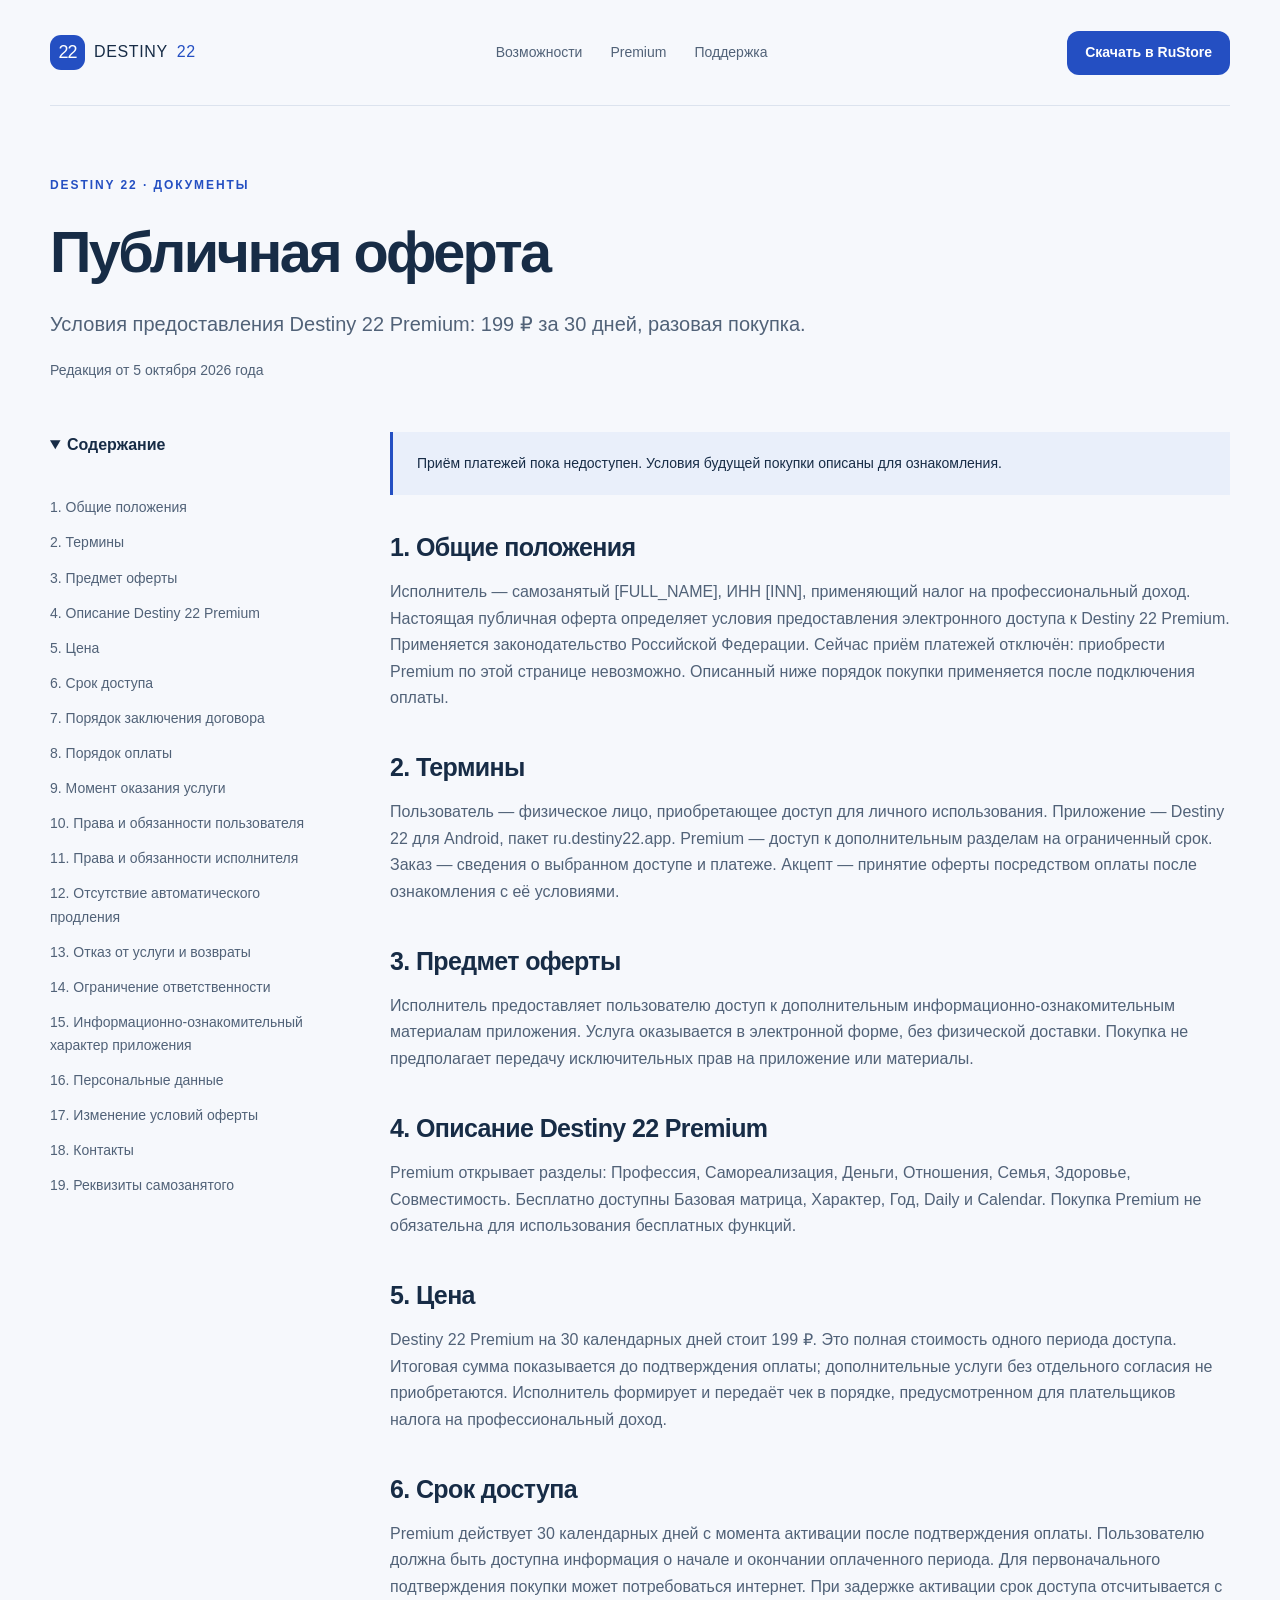
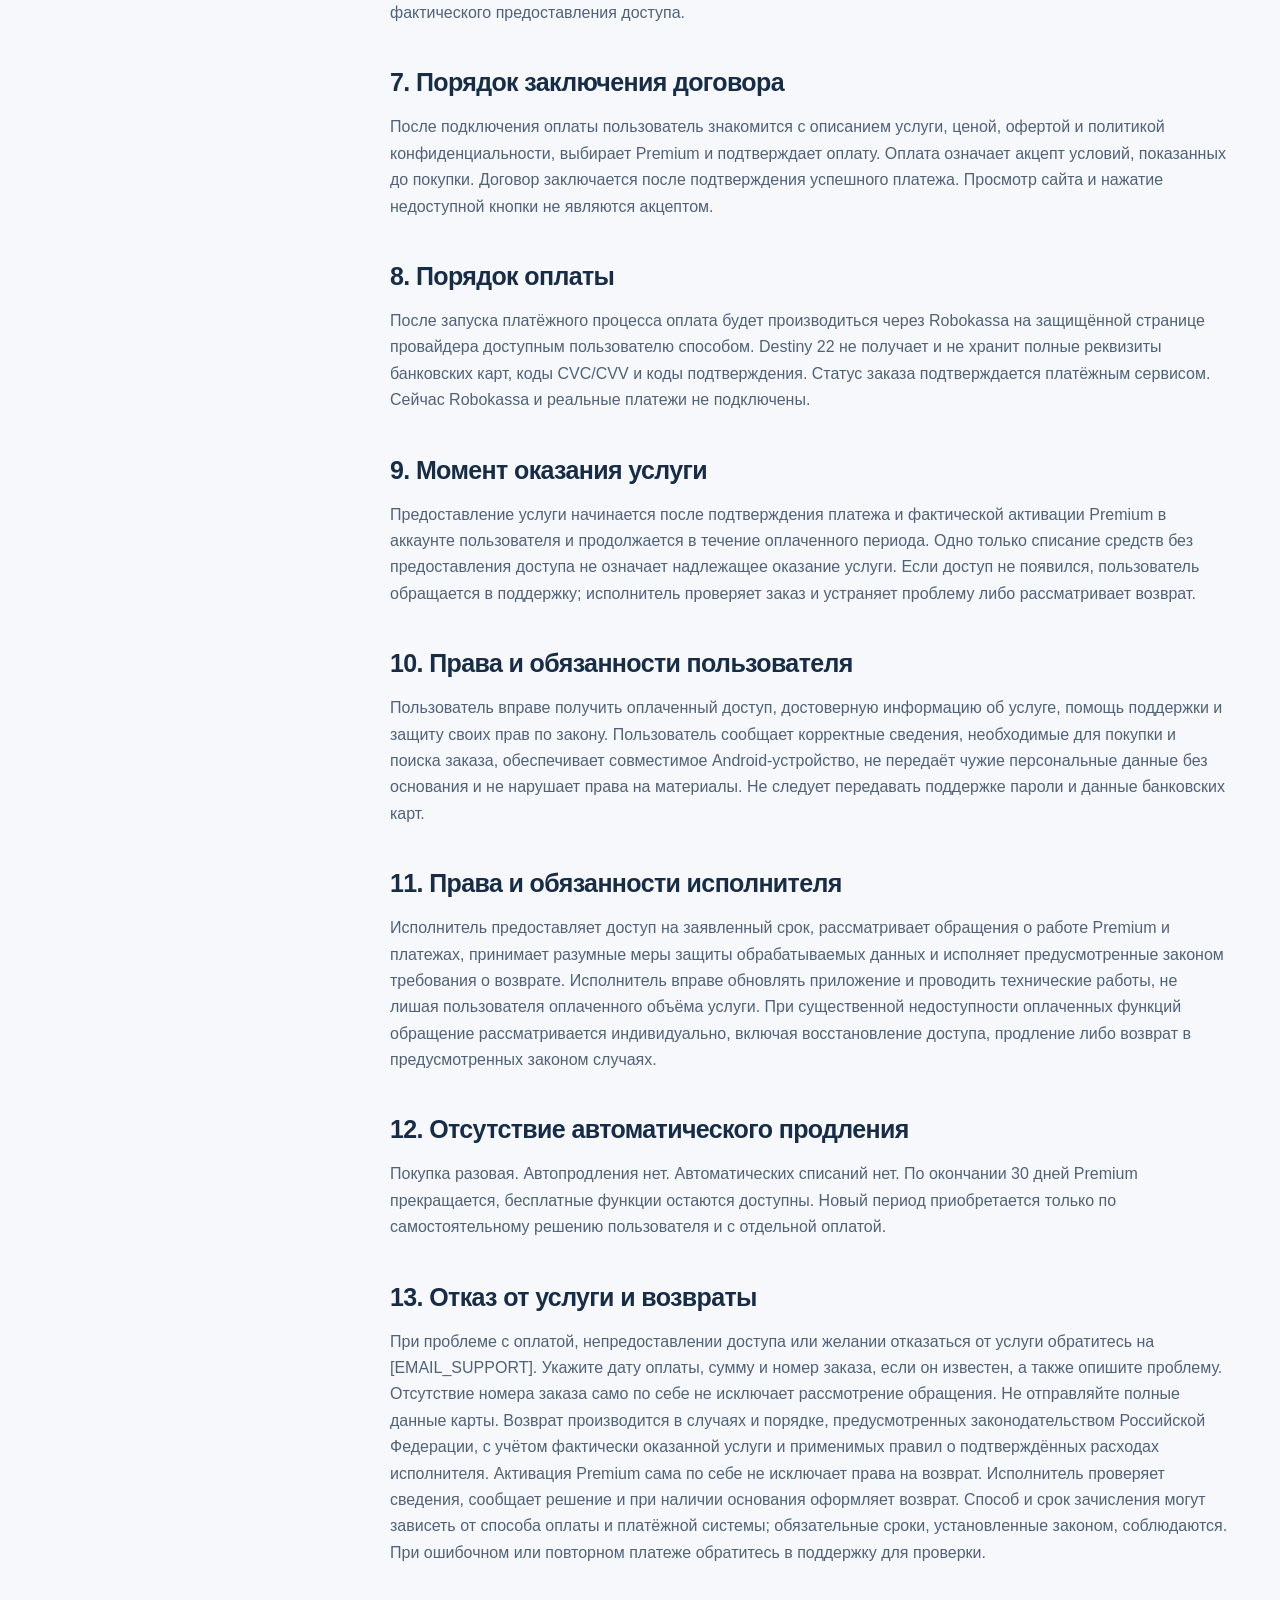
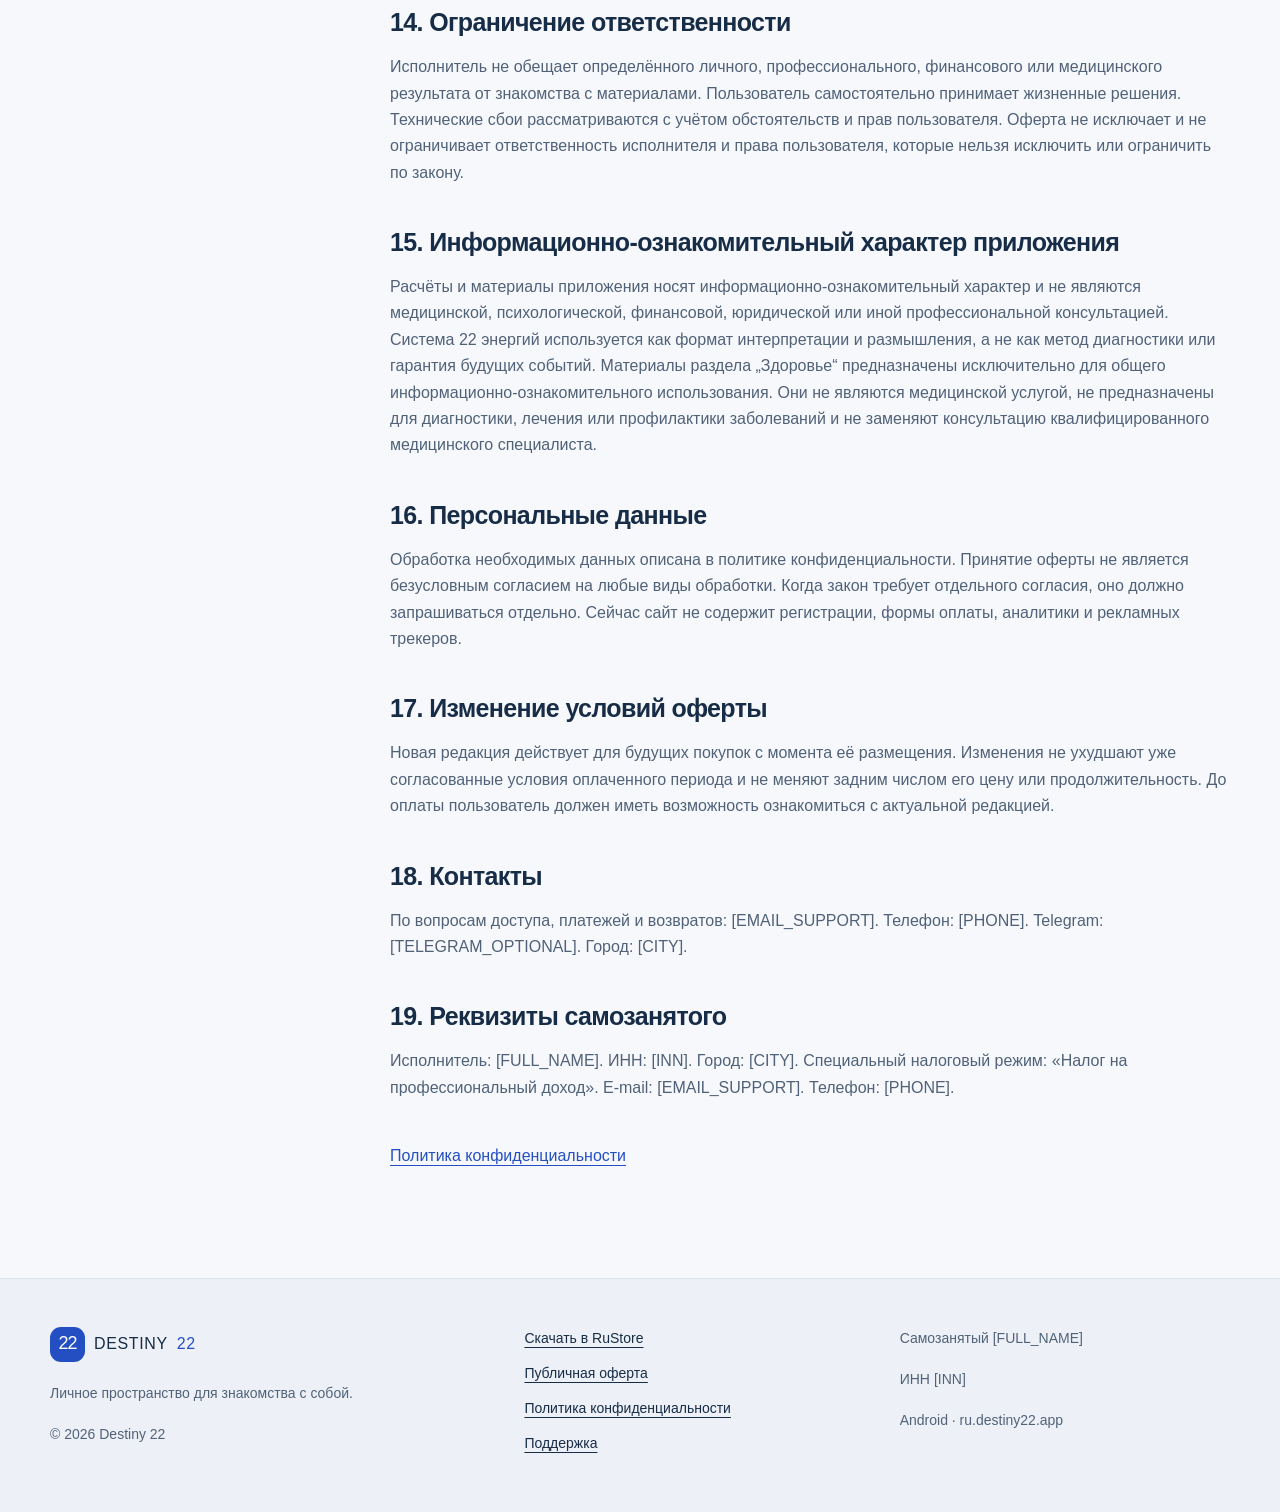
==== offer/index.html @ fb20e552 "Initial Destiny 22 website" ====
<!doctype html><html lang="ru"><head><meta charset="utf-8"><meta name="viewport" content="width=device-width, initial-scale=1"><title>Публичная оферта — Destiny 22</title><meta name="description" content="Условия предоставления Destiny 22 Premium: 199 ₽ за 30 дней, разовая покупка."><meta property="og:type" content="website"><meta property="og:locale" content="ru_RU"><meta property="og:site_name" content="Destiny 22"><meta property="og:title" content="Публичная оферта — Destiny 22"><meta property="og:description" content="Условия предоставления Destiny 22 Premium: 199 ₽ за 30 дней, разовая покупка."><meta name="theme-color" content="#f6f8fc"><link rel="icon" href="../assets/favicon.svg" type="image/svg+xml"><link rel="stylesheet" href="../assets/style.css"><script src="../assets/config.js" defer></script><script src="../assets/site.js" defer></script></head><body><a class="skip" href="#main">К содержанию</a><header class="header wrap"><a class="brand" href="../index.html" aria-label="Destiny 22 — главная"><span class="mark">22</span> DESTINY <b>22</b></a><nav aria-label="Основная навигация"><a href="../index.html#features">Возможности</a><a href="../index.html#premium">Premium</a><a href="../index.html#support">Поддержка</a></nav><a class="button small" href="https://www.rustore.ru/catalog/app/ru.destiny22.app" target="_blank" rel="noopener noreferrer">Скачать в RuStore</a></header><main id="main" class="wrap legal"><p class="eyebrow">DESTINY 22 · ДОКУМЕНТЫ</p><h1>Публичная оферта</h1><p class="lead">Условия предоставления Destiny 22 Premium: 199 ₽ за 30 дней, разовая покупка.</p><p class="fine">Редакция от 5 октября 2026 года</p><div class="legal-layout"><aside><details open><summary>Содержание</summary><nav aria-label="Содержание документа"><a href="#section-1">1. Общие положения</a><a href="#section-2">2. Термины</a><a href="#section-3">3. Предмет оферты</a><a href="#section-4">4. Описание Destiny 22 Premium</a><a href="#section-5">5. Цена</a><a href="#section-6">6. Срок доступа</a><a href="#section-7">7. Порядок заключения договора</a><a href="#section-8">8. Порядок оплаты</a><a href="#section-9">9. Момент оказания услуги</a><a href="#section-10">10. Права и обязанности пользователя</a><a href="#section-11">11. Права и обязанности исполнителя</a><a href="#section-12">12. Отсутствие автоматического продления</a><a href="#section-13">13. Отказ от услуги и возвраты</a><a href="#section-14">14. Ограничение ответственности</a><a href="#section-15">15. Информационно-ознакомительный характер приложения</a><a href="#section-16">16. Персональные данные</a><a href="#section-17">17. Изменение условий оферты</a><a href="#section-18">18. Контакты</a><a href="#section-19">19. Реквизиты самозанятого</a></nav></details></aside><article class="legal-body"><div class="notice">Приём платежей пока недоступен. Условия будущей покупки описаны для ознакомления.</div><section id="section-1"><h2>1. Общие положения</h2><p>Исполнитель — самозанятый [FULL_NAME], ИНН [INN], применяющий налог на профессиональный доход. Настоящая публичная оферта определяет условия предоставления электронного доступа к Destiny 22 Premium. Применяется законодательство Российской Федерации. Сейчас приём платежей отключён: приобрести Premium по этой странице невозможно. Описанный ниже порядок покупки применяется после подключения оплаты.</p></section><section id="section-2"><h2>2. Термины</h2><p>Пользователь — физическое лицо, приобретающее доступ для личного использования. Приложение — Destiny 22 для Android, пакет ru.destiny22.app. Premium — доступ к дополнительным разделам на ограниченный срок. Заказ — сведения о выбранном доступе и платеже. Акцепт — принятие оферты посредством оплаты после ознакомления с её условиями.</p></section><section id="section-3"><h2>3. Предмет оферты</h2><p>Исполнитель предоставляет пользователю доступ к дополнительным информационно-ознакомительным материалам приложения. Услуга оказывается в электронной форме, без физической доставки. Покупка не предполагает передачу исключительных прав на приложение или материалы.</p></section><section id="section-4"><h2>4. Описание Destiny 22 Premium</h2><p>Premium открывает разделы: Профессия, Самореализация, Деньги, Отношения, Семья, Здоровье, Совместимость. Бесплатно доступны Базовая матрица, Характер, Год, Daily и Calendar. Покупка Premium не обязательна для использования бесплатных функций.</p></section><section id="section-5"><h2>5. Цена</h2><p>Destiny 22 Premium на 30 календарных дней стоит 199 ₽. Это полная стоимость одного периода доступа. Итоговая сумма показывается до подтверждения оплаты; дополнительные услуги без отдельного согласия не приобретаются. Исполнитель формирует и передаёт чек в порядке, предусмотренном для плательщиков налога на профессиональный доход.</p></section><section id="section-6"><h2>6. Срок доступа</h2><p>Premium действует 30 календарных дней с момента активации после подтверждения оплаты. Пользователю должна быть доступна информация о начале и окончании оплаченного периода. Для первоначального подтверждения покупки может потребоваться интернет. При задержке активации срок доступа отсчитывается с фактического предоставления доступа.</p></section><section id="section-7"><h2>7. Порядок заключения договора</h2><p>После подключения оплаты пользователь знакомится с описанием услуги, ценой, офертой и политикой конфиденциальности, выбирает Premium и подтверждает оплату. Оплата означает акцепт условий, показанных до покупки. Договор заключается после подтверждения успешного платежа. Просмотр сайта и нажатие недоступной кнопки не являются акцептом.</p></section><section id="section-8"><h2>8. Порядок оплаты</h2><p>После запуска платёжного процесса оплата будет производиться через Robokassa на защищённой странице провайдера доступным пользователю способом. Destiny 22 не получает и не хранит полные реквизиты банковских карт, коды CVC/CVV и коды подтверждения. Статус заказа подтверждается платёжным сервисом. Сейчас Robokassa и реальные платежи не подключены.</p></section><section id="section-9"><h2>9. Момент оказания услуги</h2><p>Предоставление услуги начинается после подтверждения платежа и фактической активации Premium в аккаунте пользователя и продолжается в течение оплаченного периода. Одно только списание средств без предоставления доступа не означает надлежащее оказание услуги. Если доступ не появился, пользователь обращается в поддержку; исполнитель проверяет заказ и устраняет проблему либо рассматривает возврат.</p></section><section id="section-10"><h2>10. Права и обязанности пользователя</h2><p>Пользователь вправе получить оплаченный доступ, достоверную информацию об услуге, помощь поддержки и защиту своих прав по закону. Пользователь сообщает корректные сведения, необходимые для покупки и поиска заказа, обеспечивает совместимое Android-устройство, не передаёт чужие персональные данные без основания и не нарушает права на материалы. Не следует передавать поддержке пароли и данные банковских карт.</p></section><section id="section-11"><h2>11. Права и обязанности исполнителя</h2><p>Исполнитель предоставляет доступ на заявленный срок, рассматривает обращения о работе Premium и платежах, принимает разумные меры защиты обрабатываемых данных и исполняет предусмотренные законом требования о возврате. Исполнитель вправе обновлять приложение и проводить технические работы, не лишая пользователя оплаченного объёма услуги. При существенной недоступности оплаченных функций обращение рассматривается индивидуально, включая восстановление доступа, продление либо возврат в предусмотренных законом случаях.</p></section><section id="section-12"><h2>12. Отсутствие автоматического продления</h2><p>Покупка разовая. Автопродления нет. Автоматических списаний нет. По окончании 30 дней Premium прекращается, бесплатные функции остаются доступны. Новый период приобретается только по самостоятельному решению пользователя и с отдельной оплатой.</p></section><section id="section-13"><h2>13. Отказ от услуги и возвраты</h2><p>При проблеме с оплатой, непредоставлении доступа или желании отказаться от услуги обратитесь на [EMAIL_SUPPORT]. Укажите дату оплаты, сумму и номер заказа, если он известен, а также опишите проблему. Отсутствие номера заказа само по себе не исключает рассмотрение обращения. Не отправляйте полные данные карты. Возврат производится в случаях и порядке, предусмотренных законодательством Российской Федерации, с учётом фактически оказанной услуги и применимых правил о подтверждённых расходах исполнителя. Активация Premium сама по себе не исключает права на возврат. Исполнитель проверяет сведения, сообщает решение и при наличии основания оформляет возврат. Способ и срок зачисления могут зависеть от способа оплаты и платёжной системы; обязательные сроки, установленные законом, соблюдаются. При ошибочном или повторном платеже обратитесь в поддержку для проверки.</p></section><section id="section-14"><h2>14. Ограничение ответственности</h2><p>Исполнитель не обещает определённого личного, профессионального, финансового или медицинского результата от знакомства с материалами. Пользователь самостоятельно принимает жизненные решения. Технические сбои рассматриваются с учётом обстоятельств и прав пользователя. Оферта не исключает и не ограничивает ответственность исполнителя и права пользователя, которые нельзя исключить или ограничить по закону.</p></section><section id="section-15"><h2>15. Информационно-ознакомительный характер приложения</h2><p>Расчёты и материалы приложения носят информационно-ознакомительный характер и не являются медицинской, психологической, финансовой, юридической или иной профессиональной консультацией. Система 22 энергий используется как формат интерпретации и размышления, а не как метод диагностики или гарантия будущих событий. Материалы раздела „Здоровье“ предназначены исключительно для общего информационно-ознакомительного использования. Они не являются медицинской услугой, не предназначены для диагностики, лечения или профилактики заболеваний и не заменяют консультацию квалифицированного медицинского специалиста.</p></section><section id="section-16"><h2>16. Персональные данные</h2><p>Обработка необходимых данных описана в политике конфиденциальности. Принятие оферты не является безусловным согласием на любые виды обработки. Когда закон требует отдельного согласия, оно должно запрашиваться отдельно. Сейчас сайт не содержит регистрации, формы оплаты, аналитики и рекламных трекеров.</p></section><section id="section-17"><h2>17. Изменение условий оферты</h2><p>Новая редакция действует для будущих покупок с момента её размещения. Изменения не ухудшают уже согласованные условия оплаченного периода и не меняют задним числом его цену или продолжительность. До оплаты пользователь должен иметь возможность ознакомиться с актуальной редакцией.</p></section><section id="section-18"><h2>18. Контакты</h2><p>По вопросам доступа, платежей и возвратов: [EMAIL_SUPPORT]. Телефон: [PHONE]. Telegram: [TELEGRAM_OPTIONAL]. Город: [CITY].</p></section><section id="section-19"><h2>19. Реквизиты самозанятого</h2><p>Исполнитель: [FULL_NAME]. ИНН: [INN]. Город: [CITY]. Специальный налоговый режим: «Налог на профессиональный доход». E-mail: [EMAIL_SUPPORT]. Телефон: [PHONE].</p></section><p><a href="../privacy/index.html">Политика конфиденциальности</a></p></article></div></main><footer class="footer"><div class="wrap footer-grid"><div><a class="brand" href="../index.html"><span class="mark">22</span> DESTINY <b>22</b></a><p>Личное пространство для знакомства с собой.</p><p class="fine">© 2026 Destiny 22</p></div><nav aria-label="Ссылки в подвале"><a href="https://www.rustore.ru/catalog/app/ru.destiny22.app" target="_blank" rel="noopener noreferrer">Скачать в RuStore</a><a href="../offer/index.html">Публичная оферта</a><a href="../privacy/index.html">Политика конфиденциальности</a><a href="../index.html#support">Поддержка</a></nav><div><p>Самозанятый <span data-field="fullName">[FULL_NAME]</span></p><p>ИНН <span data-field="inn">[INN]</span></p><p class="fine">Android · ru.destiny22.app</p></div></div></footer></body></html>
---- assets/style.css ----
:root{--ink:#172c46;--muted:#516278;--blue:#244fc2;--line:#dce3ee;--bg:#f6f8fc}*{box-sizing:border-box}html{scroll-behavior:smooth;scroll-padding-top:30px}body{margin:0;background:var(--bg);color:var(--ink);font-family:Arial,Helvetica,sans-serif;font-size:16px;line-height:1.65}a{color:var(--blue);text-underline-offset:4px}button,a{-webkit-tap-highlight-color:transparent}a:focus-visible,button:focus-visible,summary:focus-visible{outline:3px solid #bd5800;outline-offset:5px}p{margin:0 0 18px}h1,h2,h3{line-height:1.12;letter-spacing:-.045em;margin:0 0 24px}h1{font-size:clamp(2.7rem,5vw,4.65rem);font-weight:600}h2{font-size:clamp(2rem,3.1vw,3rem);font-weight:600}h3{font-size:1.3rem;letter-spacing:-.02em}ul{padding-left:20px}.wrap{width:min(1180px,calc(100% - 64px));margin:auto}.header{display:flex;align-items:center;justify-content:space-between;gap:24px;min-height:106px;border-bottom:1px solid var(--line)}.brand{display:inline-flex;align-items:center;gap:9px;color:var(--ink);text-decoration:none;font-size:16px;letter-spacing:.04em;white-space:nowrap}.brand b{font-weight:400;color:var(--blue)}.mark{display:grid;place-items:center;background:var(--blue);color:white;width:35px;height:35px;border-radius:11px;font-size:18px;letter-spacing:-.05em}.header nav{display:flex;gap:28px}.header nav a{color:var(--muted);font-size:14px;text-decoration:none;padding:12px 0}.button{display:inline-flex;align-items:center;justify-content:center;min-height:54px;padding:14px 25px;border-radius:12px;background:var(--blue);color:#fff;text-decoration:none;border:0;font:inherit;font-weight:600;line-height:1.3}.button:hover{background:#1d3e98}.small{min-height:44px;font-size:14px;padding:12px 18px}.hero{display:grid;grid-template-columns:1.2fr 1fr;align-items:center;gap:65px;padding-top:80px;padding-bottom:60px}.eyebrow{font-size:12px;letter-spacing:.16em;font-weight:700;color:var(--blue);margin-bottom:24px}.hero h1 span{color:var(--blue)}.hero-copy>p:not(.eyebrow){max-width:570px}.hero .lead{font-size:20px;color:var(--ink)}.hero-copy>p{color:var(--muted)}.hero .button{margin:14px 0 16px}.fine{font-size:14px;color:var(--muted)}.hero-art{min-height:490px;position:relative;display:grid;place-items:center;background:radial-gradient(ellipse at 50% 44%,#dce8fd,transparent 64%);overflow:hidden;border-radius:30px}.orbit{position:absolute;border:1px solid #a4b9db;border-radius:50%;width:365px;height:365px}.orbit-two{width:275px;height:275px;border-style:dashed;transform:rotate(30deg)}.center-number{font-size:125px;line-height:1;letter-spacing:-.1em;color:var(--blue);font-weight:400;z-index:1}.center-number small{display:block;font-size:12px;letter-spacing:.3em;text-align:center;padding-top:20px;padding-left:10px}.energy{position:absolute;display:grid;place-items:center;width:50px;height:50px;border:1px solid #b4c6e0;background:#f4f8ff;border-radius:50%;color:var(--blue)}.e1{top:58px;left:43%}.e2{top:230px;right:18px}.e3{top:290px;left:32px}.art-label{position:absolute;bottom:5px;left:0;font-size:14px;color:var(--muted)}.disclaimer{font-size:14px;color:var(--muted);border-top:1px solid var(--line);border-bottom:1px solid var(--line);padding:24px 0;margin:0}.section{padding-top:94px;padding-bottom:94px}.section-heading{max-width:680px;margin-bottom:42px}.section-heading>p:not(.eyebrow){color:var(--muted)}.free-grid{display:grid;grid-template-columns:repeat(5,1fr);gap:14px}.feature{padding:24px 19px;background:#fff;border:1px solid var(--line);border-radius:16px}.feature-num{font-size:12px;color:var(--blue);display:block;margin-bottom:36px}.feature h3{margin-bottom:14px}.feature p{font-size:14px;color:var(--muted);margin:0}.premium-section{background:#eaf0fb;border-top:1px solid #dce5f4;border-bottom:1px solid #dce5f4;padding:78px 0}.premium-grid{display:grid;grid-template-columns:1.2fr 1fr;gap:110px;align-items:center}.premium-grid>div>p{max-width:490px}.premium-features{list-style:none;padding:0;display:grid;grid-template-columns:1fr 1fr;gap:12px;margin:30px 0}.premium-features li:before{content:'+';color:var(--blue);margin-right:12px}.price-card{background:#fff;padding:36px;border:1px solid #ccd8ee;border-radius:22px;box-shadow:0 16px 45px #1a458c0c}.duration{font-size:22px;margin-bottom:10px}.price{font-size:78px;line-height:1.1;letter-spacing:-.06em;margin-bottom:18px}.price span{font-size:40px}.price-divider{height:1px;background:var(--line);margin:24px 0}.checks{list-style:none;padding:0;font-size:14px;margin:0 0 30px}.checks li{margin-bottom:10px}.checks li:before{content:'✓';color:var(--blue);margin-right:10px}.payment-button{width:100%;font-size:15px}.payment-button:disabled{background:#e4eaf3;color:#52637b;cursor:not-allowed}.price-card .fine{margin:12px 0}.text-link{font-size:14px}.steps{display:grid;grid-template-columns:repeat(5,1fr);list-style:none;padding:0;gap:24px;margin:0 0 30px}.steps li{border-top:1px solid #b6c5dc;padding-top:20px}.steps span{font-size:14px;color:var(--blue)}.steps p{font-size:16px;margin-top:18px}.info-grid{display:grid;grid-template-columns:1fr 1fr;gap:24px}.info-card{padding:36px;border:1px solid var(--line);border-radius:20px;background:#fff}.info-card h2{font-size:28px}.info-card p:not(.eyebrow){color:var(--muted)}.contact-grid{display:grid;grid-template-columns:1fr 1fr;gap:70px}.contact-grid h2{font-size:30px}.details{margin:22px 0}.details>div{display:grid;grid-template-columns:125px 1fr;padding:12px 0;border-bottom:1px solid var(--line);gap:12px}.details dt{color:var(--muted);font-size:14px}.details dd{margin:0;overflow-wrap:anywhere}.footer{background:#edf1f7;padding:48px 0;border-top:1px solid var(--line)}.footer-grid{display:grid;grid-template-columns:1.3fr 1fr 1fr;gap:45px}.footer .brand{margin-bottom:20px}.footer p{font-size:14px;color:var(--muted)}.footer nav{display:flex;flex-direction:column;gap:12px}.footer nav a{font-size:14px;color:var(--ink);width:fit-content}.skip{position:fixed;left:15px;top:-100px;padding:10px;background:white;z-index:10}.skip:focus{top:10px}.legal{padding:70px 0 90px}.legal>h1{max-width:900px;font-size:clamp(2.3rem,4.5vw,4rem);overflow-wrap:anywhere}.legal>.lead{max-width:760px;color:var(--muted);font-size:20px}.legal-layout{display:grid;grid-template-columns:270px 1fr;gap:70px;margin-top:50px}.legal aside nav{display:flex;flex-direction:column;gap:12px;padding-top:20px}.legal aside a{font-size:14px;color:var(--muted);text-decoration:none}.legal summary{font-weight:600;cursor:pointer;min-height:44px}.legal-body h2{font-size:25px;letter-spacing:-.025em;margin-bottom:18px}.legal-body section{margin-bottom:42px;scroll-margin-top:28px}.legal-body p{color:var(--muted);overflow-wrap:anywhere}.notice{background:#e9effa;padding:20px 24px;border-left:3px solid var(--blue);font-size:14px;margin-bottom:38px}body{overflow-wrap:break-word}@media(max-width:1000px){.hero{gap:20px}.hero-art{min-height:430px}.orbit{width:290px;height:290px}.orbit-two{width:210px;height:210px}.free-grid{grid-template-columns:repeat(3,1fr)}.premium-grid{gap:45px}.header nav{gap:18px}.legal-layout{gap:35px;grid-template-columns:220px 1fr}.steps{gap:15px}}@media(max-width:700px){.wrap{width:calc(100% - 40px)}.header{flex-wrap:wrap;padding:20px 0;gap:14px;min-height:auto}.header .small{font-size:12px;padding:10px;min-height:44px}.header nav{order:3;width:100%;justify-content:space-between}.header nav a{padding:4px 0;min-height:32px}.hero{grid-template-columns:1fr;padding-top:45px;gap:25px;padding-bottom:30px}.hero h1{font-size:clamp(2.4rem,9vw,3.7rem)}.hero .lead{font-size:18px}.hero-art{min-height:330px}.orbit{width:270px;height:270px}.orbit-two{width:200px;height:200px}.center-number{font-size:96px}.e1{top:10px}.e2{top:155px;right:5px}.e3{top:208px;left:7px}.art-label{font-size:12px}.section{padding:60px 0}.free-grid{grid-template-columns:1fr}.feature{padding:22px;display:grid;grid-template-columns:35px 1fr;column-gap:14px}.feature-num{grid-row:1/3;margin:3px 0}.feature h3{margin-bottom:8px}.feature p{grid-column:2}.premium-grid,.info-grid,.contact-grid,.footer-grid,.legal-layout{grid-template-columns:1fr;gap:35px}.premium-section{padding:55px 0}.premium-features{font-size:15px;gap:12px 8px}.price-card,.info-card{padding:28px 24px}.steps{grid-template-columns:1fr;gap:20px}.steps li{display:grid;grid-template-columns:40px 1fr;gap:12px;padding-top:16px}.steps p{margin:0}.footer-grid{gap:28px}.legal{padding:45px 0 60px}.legal-layout{margin-top:30px}.legal aside{border:1px solid var(--line);padding:20px;border-radius:14px}.legal-body h2{font-size:23px}.eyebrow{margin-bottom:18px}.details>div{grid-template-columns:100px 1fr}}@media(prefers-reduced-motion:reduce){html{scroll-behavior:auto}}
.premium-grid>*{min-width:0}.premium-features>*{min-width:0;overflow-wrap:anywhere}
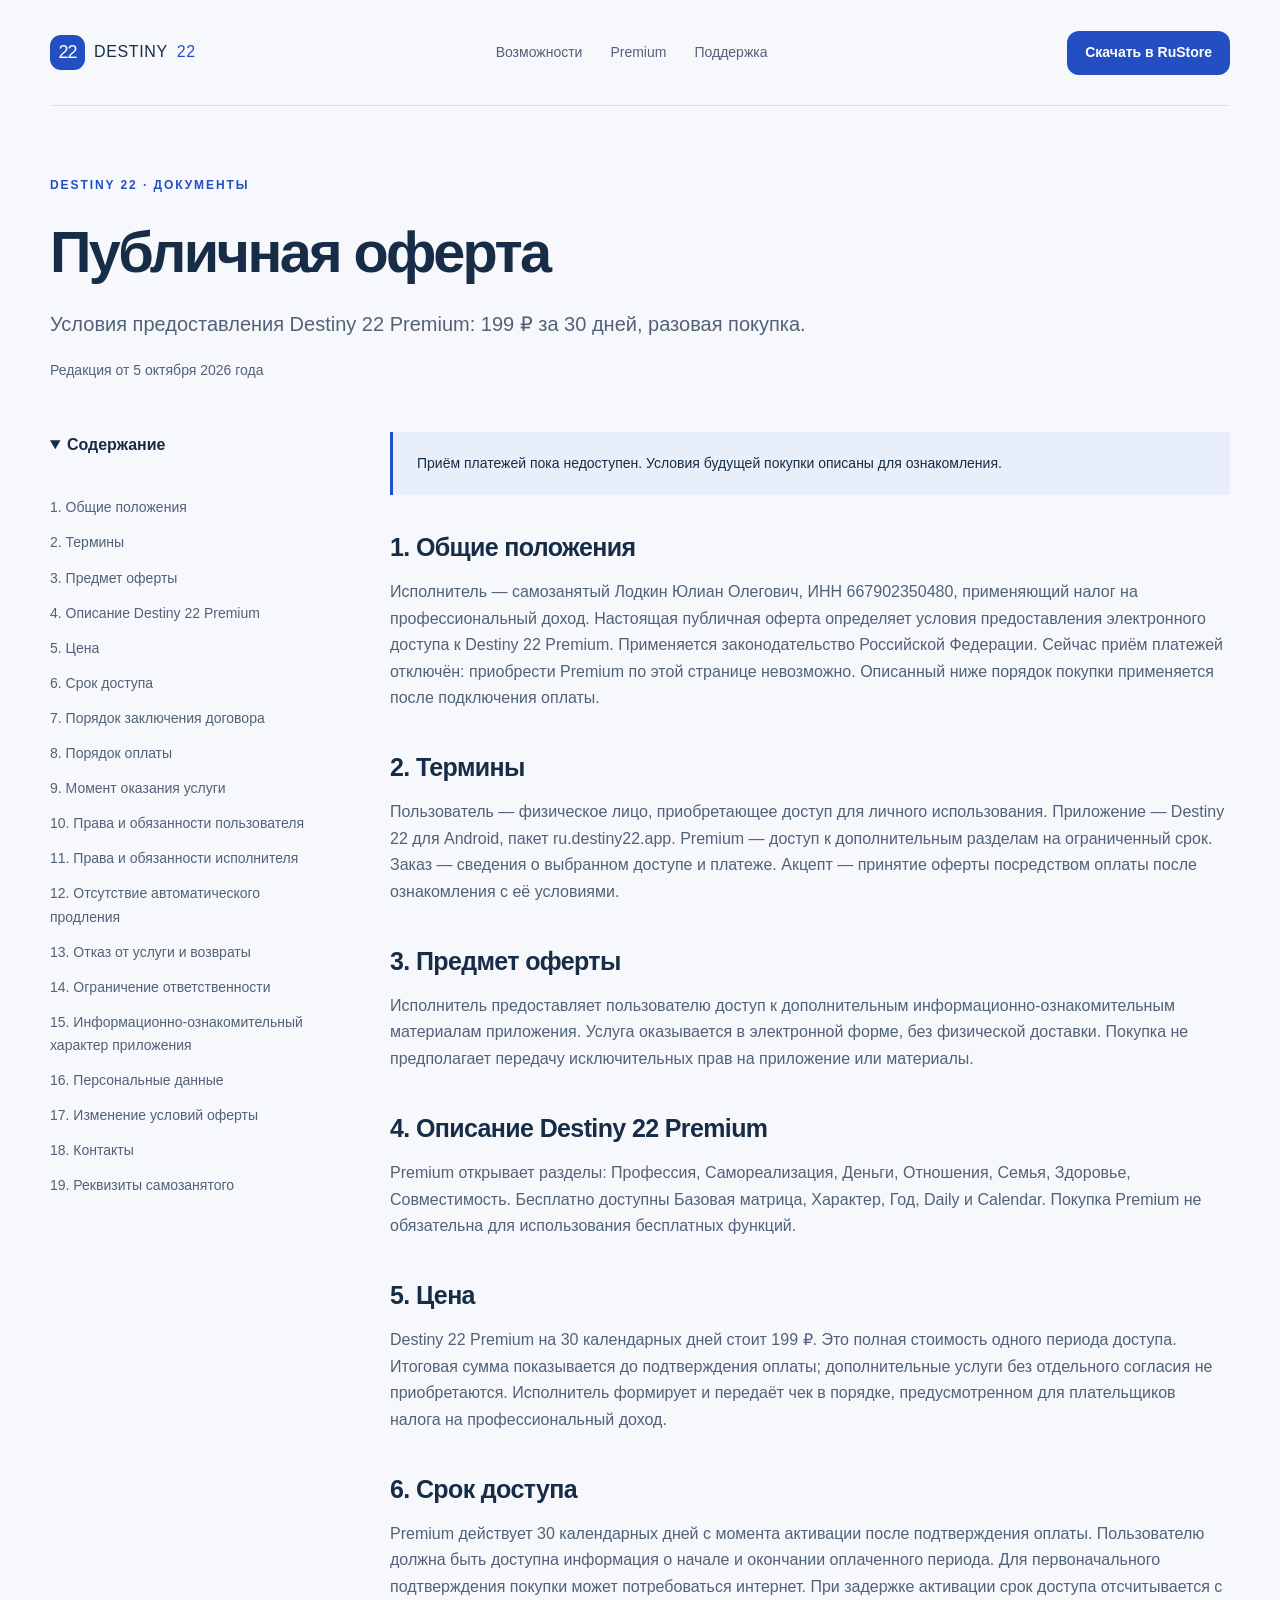
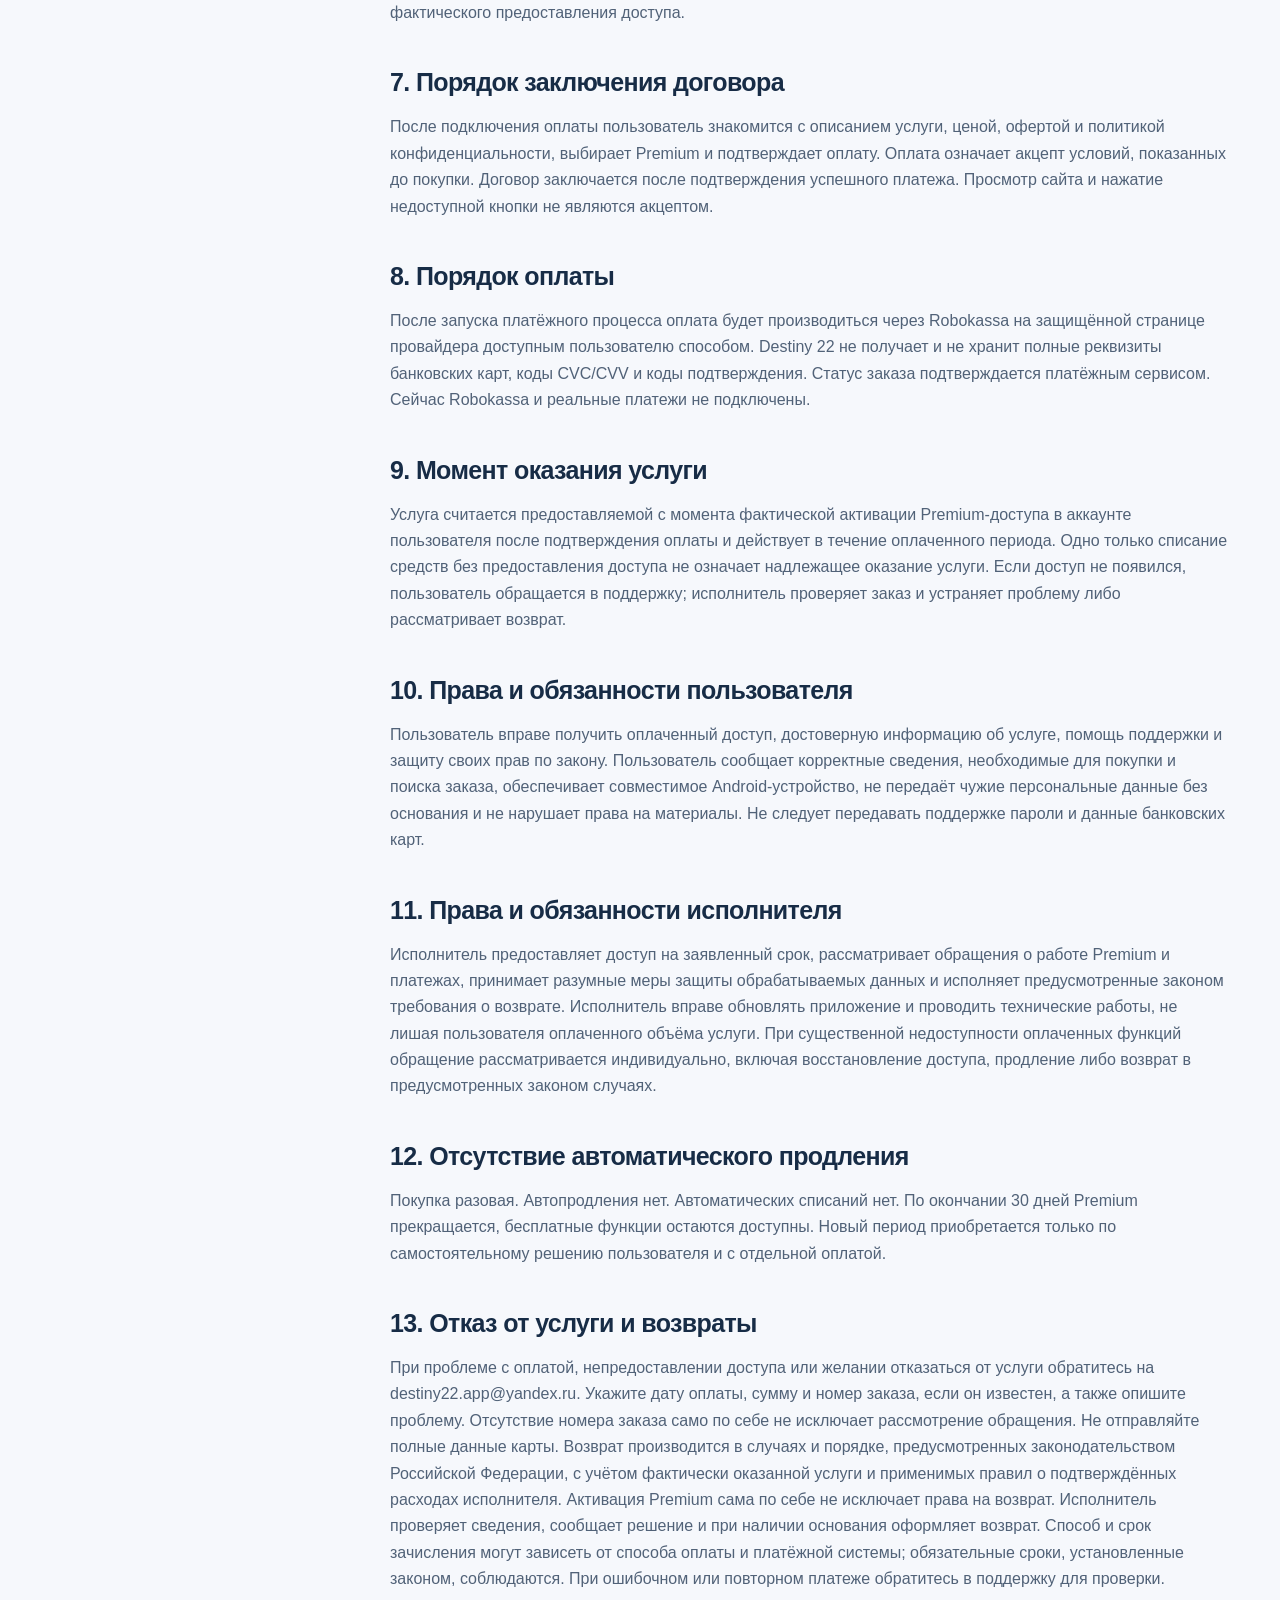
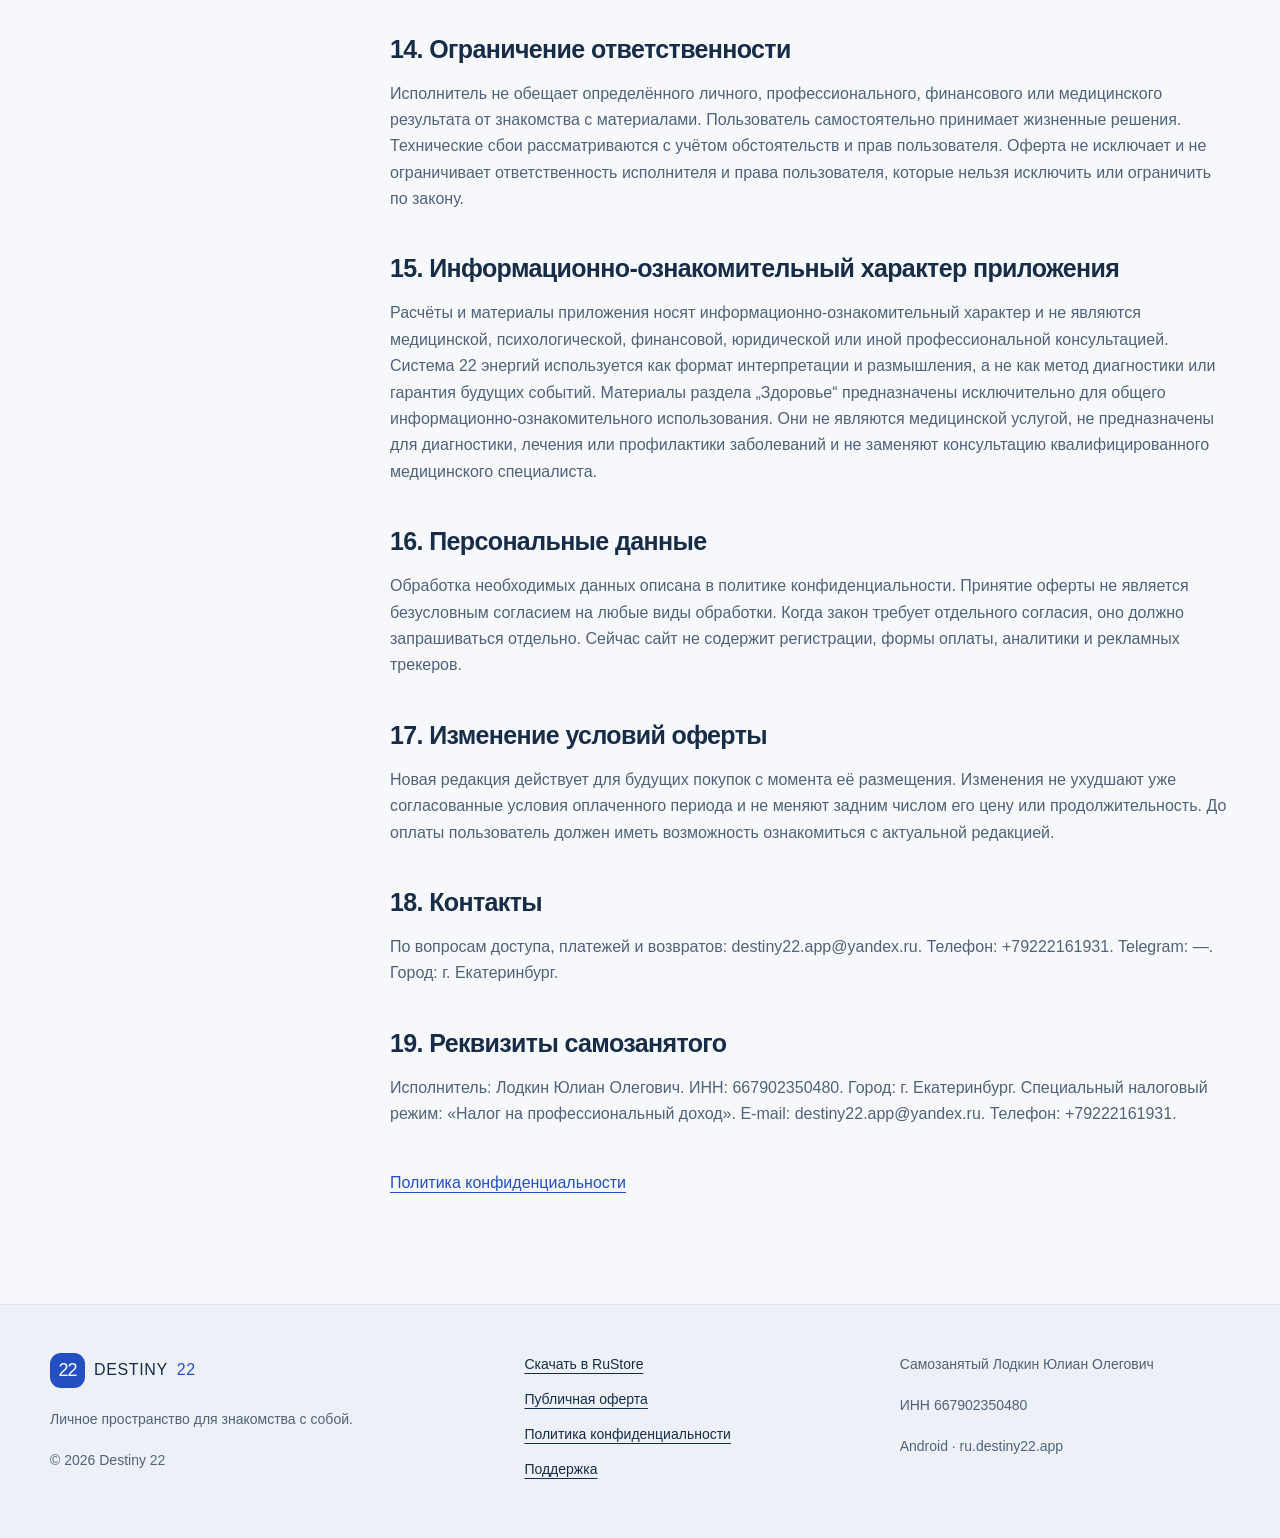
==== commit 70e35b5c: "Update offer details" ====
--- a/offer/index.html
+++ b/offer/index.html
@@ -1 +1 @@
-<!doctype html><html lang="ru"><head><meta charset="utf-8"><meta name="viewport" content="width=device-width, initial-scale=1"><title>Публичная оферта — Destiny 22</title><meta name="description" content="Условия предоставления Destiny 22 Premium: 199 ₽ за 30 дней, разовая покупка."><meta property="og:type" content="website"><meta property="og:locale" content="ru_RU"><meta property="og:site_name" content="Destiny 22"><meta property="og:title" content="Публичная оферта — Destiny 22"><meta property="og:description" content="Условия предоставления Destiny 22 Premium: 199 ₽ за 30 дней, разовая покупка."><meta name="theme-color" content="#f6f8fc"><link rel="icon" href="../assets/favicon.svg" type="image/svg+xml"><link rel="stylesheet" href="../assets/style.css"><script src="../assets/config.js" defer></script><script src="../assets/site.js" defer></script></head><body><a class="skip" href="#main">К содержанию</a><header class="header wrap"><a class="brand" href="../index.html" aria-label="Destiny 22 — главная"><span class="mark">22</span> DESTINY <b>22</b></a><nav aria-label="Основная навигация"><a href="../index.html#features">Возможности</a><a href="../index.html#premium">Premium</a><a href="../index.html#support">Поддержка</a></nav><a class="button small" href="https://www.rustore.ru/catalog/app/ru.destiny22.app" target="_blank" rel="noopener noreferrer">Скачать в RuStore</a></header><main id="main" class="wrap legal"><p class="eyebrow">DESTINY 22 · ДОКУМЕНТЫ</p><h1>Публичная оферта</h1><p class="lead">Условия предоставления Destiny 22 Premium: 199 ₽ за 30 дней, разовая покупка.</p><p class="fine">Редакция от 5 октября 2026 года</p><div class="legal-layout"><aside><details open><summary>Содержание</summary><nav aria-label="Содержание документа"><a href="#section-1">1. Общие положения</a><a href="#section-2">2. Термины</a><a href="#section-3">3. Предмет оферты</a><a href="#section-4">4. Описание Destiny 22 Premium</a><a href="#section-5">5. Цена</a><a href="#section-6">6. Срок доступа</a><a href="#section-7">7. Порядок заключения договора</a><a href="#section-8">8. Порядок оплаты</a><a href="#section-9">9. Момент оказания услуги</a><a href="#section-10">10. Права и обязанности пользователя</a><a href="#section-11">11. Права и обязанности исполнителя</a><a href="#section-12">12. Отсутствие автоматического продления</a><a href="#section-13">13. Отказ от услуги и возвраты</a><a href="#section-14">14. Ограничение ответственности</a><a href="#section-15">15. Информационно-ознакомительный характер приложения</a><a href="#section-16">16. Персональные данные</a><a href="#section-17">17. Изменение условий оферты</a><a href="#section-18">18. Контакты</a><a href="#section-19">19. Реквизиты самозанятого</a></nav></details></aside><article class="legal-body"><div class="notice">Приём платежей пока недоступен. Условия будущей покупки описаны для ознакомления.</div><section id="section-1"><h2>1. Общие положения</h2><p>Исполнитель — самозанятый [FULL_NAME], ИНН [INN], применяющий налог на профессиональный доход. Настоящая публичная оферта определяет условия предоставления электронного доступа к Destiny 22 Premium. Применяется законодательство Российской Федерации. Сейчас приём платежей отключён: приобрести Premium по этой странице невозможно. Описанный ниже порядок покупки применяется после подключения оплаты.</p></section><section id="section-2"><h2>2. Термины</h2><p>Пользователь — физическое лицо, приобретающее доступ для личного использования. Приложение — Destiny 22 для Android, пакет ru.destiny22.app. Premium — доступ к дополнительным разделам на ограниченный срок. Заказ — сведения о выбранном доступе и платеже. Акцепт — принятие оферты посредством оплаты после ознакомления с её условиями.</p></section><section id="section-3"><h2>3. Предмет оферты</h2><p>Исполнитель предоставляет пользователю доступ к дополнительным информационно-ознакомительным материалам приложения. Услуга оказывается в электронной форме, без физической доставки. Покупка не предполагает передачу исключительных прав на приложение или материалы.</p></section><section id="section-4"><h2>4. Описание Destiny 22 Premium</h2><p>Premium открывает разделы: Профессия, Самореализация, Деньги, Отношения, Семья, Здоровье, Совместимость. Бесплатно доступны Базовая матрица, Характер, Год, Daily и Calendar. Покупка Premium не обязательна для использования бесплатных функций.</p></section><section id="section-5"><h2>5. Цена</h2><p>Destiny 22 Premium на 30 календарных дней стоит 199 ₽. Это полная стоимость одного периода доступа. Итоговая сумма показывается до подтверждения оплаты; дополнительные услуги без отдельного согласия не приобретаются. Исполнитель формирует и передаёт чек в порядке, предусмотренном для плательщиков налога на профессиональный доход.</p></section><section id="section-6"><h2>6. Срок доступа</h2><p>Premium действует 30 календарных дней с момента активации после подтверждения оплаты. Пользователю должна быть доступна информация о начале и окончании оплаченного периода. Для первоначального подтверждения покупки может потребоваться интернет. При задержке активации срок доступа отсчитывается с фактического предоставления доступа.</p></section><section id="section-7"><h2>7. Порядок заключения договора</h2><p>После подключения оплаты пользователь знакомится с описанием услуги, ценой, офертой и политикой конфиденциальности, выбирает Premium и подтверждает оплату. Оплата означает акцепт условий, показанных до покупки. Договор заключается после подтверждения успешного платежа. Просмотр сайта и нажатие недоступной кнопки не являются акцептом.</p></section><section id="section-8"><h2>8. Порядок оплаты</h2><p>После запуска платёжного процесса оплата будет производиться через Robokassa на защищённой странице провайдера доступным пользователю способом. Destiny 22 не получает и не хранит полные реквизиты банковских карт, коды CVC/CVV и коды подтверждения. Статус заказа подтверждается платёжным сервисом. Сейчас Robokassa и реальные платежи не подключены.</p></section><section id="section-9"><h2>9. Момент оказания услуги</h2><p>Предоставление услуги начинается после подтверждения платежа и фактической активации Premium в аккаунте пользователя и продолжается в течение оплаченного периода. Одно только списание средств без предоставления доступа не означает надлежащее оказание услуги. Если доступ не появился, пользователь обращается в поддержку; исполнитель проверяет заказ и устраняет проблему либо рассматривает возврат.</p></section><section id="section-10"><h2>10. Права и обязанности пользователя</h2><p>Пользователь вправе получить оплаченный доступ, достоверную информацию об услуге, помощь поддержки и защиту своих прав по закону. Пользователь сообщает корректные сведения, необходимые для покупки и поиска заказа, обеспечивает совместимое Android-устройство, не передаёт чужие персональные данные без основания и не нарушает права на материалы. Не следует передавать поддержке пароли и данные банковских карт.</p></section><section id="section-11"><h2>11. Права и обязанности исполнителя</h2><p>Исполнитель предоставляет доступ на заявленный срок, рассматривает обращения о работе Premium и платежах, принимает разумные меры защиты обрабатываемых данных и исполняет предусмотренные законом требования о возврате. Исполнитель вправе обновлять приложение и проводить технические работы, не лишая пользователя оплаченного объёма услуги. При существенной недоступности оплаченных функций обращение рассматривается индивидуально, включая восстановление доступа, продление либо возврат в предусмотренных законом случаях.</p></section><section id="section-12"><h2>12. Отсутствие автоматического продления</h2><p>Покупка разовая. Автопродления нет. Автоматических списаний нет. По окончании 30 дней Premium прекращается, бесплатные функции остаются доступны. Новый период приобретается только по самостоятельному решению пользователя и с отдельной оплатой.</p></section><section id="section-13"><h2>13. Отказ от услуги и возвраты</h2><p>При проблеме с оплатой, непредоставлении доступа или желании отказаться от услуги обратитесь на [EMAIL_SUPPORT]. Укажите дату оплаты, сумму и номер заказа, если он известен, а также опишите проблему. Отсутствие номера заказа само по себе не исключает рассмотрение обращения. Не отправляйте полные данные карты. Возврат производится в случаях и порядке, предусмотренных законодательством Российской Федерации, с учётом фактически оказанной услуги и применимых правил о подтверждённых расходах исполнителя. Активация Premium сама по себе не исключает права на возврат. Исполнитель проверяет сведения, сообщает решение и при наличии основания оформляет возврат. Способ и срок зачисления могут зависеть от способа оплаты и платёжной системы; обязательные сроки, установленные законом, соблюдаются. При ошибочном или повторном платеже обратитесь в поддержку для проверки.</p></section><section id="section-14"><h2>14. Ограничение ответственности</h2><p>Исполнитель не обещает определённого личного, профессионального, финансового или медицинского результата от знакомства с материалами. Пользователь самостоятельно принимает жизненные решения. Технические сбои рассматриваются с учётом обстоятельств и прав пользователя. Оферта не исключает и не ограничивает ответственность исполнителя и права пользователя, которые нельзя исключить или ограничить по закону.</p></section><section id="section-15"><h2>15. Информационно-ознакомительный характер приложения</h2><p>Расчёты и материалы приложения носят информационно-ознакомительный характер и не являются медицинской, психологической, финансовой, юридической или иной профессиональной консультацией. Система 22 энергий используется как формат интерпретации и размышления, а не как метод диагностики или гарантия будущих событий. Материалы раздела „Здоровье“ предназначены исключительно для общего информационно-ознакомительного использования. Они не являются медицинской услугой, не предназначены для диагностики, лечения или профилактики заболеваний и не заменяют консультацию квалифицированного медицинского специалиста.</p></section><section id="section-16"><h2>16. Персональные данные</h2><p>Обработка необходимых данных описана в политике конфиденциальности. Принятие оферты не является безусловным согласием на любые виды обработки. Когда закон требует отдельного согласия, оно должно запрашиваться отдельно. Сейчас сайт не содержит регистрации, формы оплаты, аналитики и рекламных трекеров.</p></section><section id="section-17"><h2>17. Изменение условий оферты</h2><p>Новая редакция действует для будущих покупок с момента её размещения. Изменения не ухудшают уже согласованные условия оплаченного периода и не меняют задним числом его цену или продолжительность. До оплаты пользователь должен иметь возможность ознакомиться с актуальной редакцией.</p></section><section id="section-18"><h2>18. Контакты</h2><p>По вопросам доступа, платежей и возвратов: [EMAIL_SUPPORT]. Телефон: [PHONE]. Telegram: [TELEGRAM_OPTIONAL]. Город: [CITY].</p></section><section id="section-19"><h2>19. Реквизиты самозанятого</h2><p>Исполнитель: [FULL_NAME]. ИНН: [INN]. Город: [CITY]. Специальный налоговый режим: «Налог на профессиональный доход». E-mail: [EMAIL_SUPPORT]. Телефон: [PHONE].</p></section><p><a href="../privacy/index.html">Политика конфиденциальности</a></p></article></div></main><footer class="footer"><div class="wrap footer-grid"><div><a class="brand" href="../index.html"><span class="mark">22</span> DESTINY <b>22</b></a><p>Личное пространство для знакомства с собой.</p><p class="fine">© 2026 Destiny 22</p></div><nav aria-label="Ссылки в подвале"><a href="https://www.rustore.ru/catalog/app/ru.destiny22.app" target="_blank" rel="noopener noreferrer">Скачать в RuStore</a><a href="../offer/index.html">Публичная оферта</a><a href="../privacy/index.html">Политика конфиденциальности</a><a href="../index.html#support">Поддержка</a></nav><div><p>Самозанятый <span data-field="fullName">[FULL_NAME]</span></p><p>ИНН <span data-field="inn">[INN]</span></p><p class="fine">Android · ru.destiny22.app</p></div></div></footer></body></html>+<!doctype html><html lang="ru"><head><meta charset="utf-8"><meta name="viewport" content="width=device-width, initial-scale=1"><title>Публичная оферта — Destiny 22</title><meta name="description" content="Условия предоставления Destiny 22 Premium: 199 ₽ за 30 дней, разовая покупка."><meta property="og:type" content="website"><meta property="og:locale" content="ru_RU"><meta property="og:site_name" content="Destiny 22"><meta property="og:title" content="Публичная оферта — Destiny 22"><meta property="og:description" content="Условия предоставления Destiny 22 Premium: 199 ₽ за 30 дней, разовая покупка."><meta name="theme-color" content="#f6f8fc"><link rel="icon" href="../assets/favicon.svg" type="image/svg+xml"><link rel="stylesheet" href="../assets/style.css"><script src="../assets/config.js" defer></script><script src="../assets/site.js" defer></script></head><body><a class="skip" href="#main">К содержанию</a><header class="header wrap"><a class="brand" href="../index.html" aria-label="Destiny 22 — главная"><span class="mark">22</span> DESTINY <b>22</b></a><nav aria-label="Основная навигация"><a href="../index.html#features">Возможности</a><a href="../index.html#premium">Premium</a><a href="../index.html#support">Поддержка</a></nav><a class="button small" href="https://www.rustore.ru/catalog/app/ru.destiny22.app" target="_blank" rel="noopener noreferrer">Скачать в RuStore</a></header><main id="main" class="wrap legal"><p class="eyebrow">DESTINY 22 · ДОКУМЕНТЫ</p><h1>Публичная оферта</h1><p class="lead">Условия предоставления Destiny 22 Premium: 199 ₽ за 30 дней, разовая покупка.</p><p class="fine">Редакция от 5 октября 2026 года</p><div class="legal-layout"><aside><details open><summary>Содержание</summary><nav aria-label="Содержание документа"><a href="#section-1">1. Общие положения</a><a href="#section-2">2. Термины</a><a href="#section-3">3. Предмет оферты</a><a href="#section-4">4. Описание Destiny 22 Premium</a><a href="#section-5">5. Цена</a><a href="#section-6">6. Срок доступа</a><a href="#section-7">7. Порядок заключения договора</a><a href="#section-8">8. Порядок оплаты</a><a href="#section-9">9. Момент оказания услуги</a><a href="#section-10">10. Права и обязанности пользователя</a><a href="#section-11">11. Права и обязанности исполнителя</a><a href="#section-12">12. Отсутствие автоматического продления</a><a href="#section-13">13. Отказ от услуги и возвраты</a><a href="#section-14">14. Ограничение ответственности</a><a href="#section-15">15. Информационно-ознакомительный характер приложения</a><a href="#section-16">16. Персональные данные</a><a href="#section-17">17. Изменение условий оферты</a><a href="#section-18">18. Контакты</a><a href="#section-19">19. Реквизиты самозанятого</a></nav></details></aside><article class="legal-body"><div class="notice">Приём платежей пока недоступен. Условия будущей покупки описаны для ознакомления.</div><section id="section-1"><h2>1. Общие положения</h2><p>Исполнитель — самозанятый Лодкин Юлиан Олегович, ИНН 667902350480, применяющий налог на профессиональный доход. Настоящая публичная оферта определяет условия предоставления электронного доступа к Destiny 22 Premium. Применяется законодательство Российской Федерации. Сейчас приём платежей отключён: приобрести Premium по этой странице невозможно. Описанный ниже порядок покупки применяется после подключения оплаты.</p></section><section id="section-2"><h2>2. Термины</h2><p>Пользователь — физическое лицо, приобретающее доступ для личного использования. Приложение — Destiny 22 для Android, пакет ru.destiny22.app. Premium — доступ к дополнительным разделам на ограниченный срок. Заказ — сведения о выбранном доступе и платеже. Акцепт — принятие оферты посредством оплаты после ознакомления с её условиями.</p></section><section id="section-3"><h2>3. Предмет оферты</h2><p>Исполнитель предоставляет пользователю доступ к дополнительным информационно-ознакомительным материалам приложения. Услуга оказывается в электронной форме, без физической доставки. Покупка не предполагает передачу исключительных прав на приложение или материалы.</p></section><section id="section-4"><h2>4. Описание Destiny 22 Premium</h2><p>Premium открывает разделы: Профессия, Самореализация, Деньги, Отношения, Семья, Здоровье, Совместимость. Бесплатно доступны Базовая матрица, Характер, Год, Daily и Calendar. Покупка Premium не обязательна для использования бесплатных функций.</p></section><section id="section-5"><h2>5. Цена</h2><p>Destiny 22 Premium на 30 календарных дней стоит 199 ₽. Это полная стоимость одного периода доступа. Итоговая сумма показывается до подтверждения оплаты; дополнительные услуги без отдельного согласия не приобретаются. Исполнитель формирует и передаёт чек в порядке, предусмотренном для плательщиков налога на профессиональный доход.</p></section><section id="section-6"><h2>6. Срок доступа</h2><p>Premium действует 30 календарных дней с момента активации после подтверждения оплаты. Пользователю должна быть доступна информация о начале и окончании оплаченного периода. Для первоначального подтверждения покупки может потребоваться интернет. При задержке активации срок доступа отсчитывается с фактического предоставления доступа.</p></section><section id="section-7"><h2>7. Порядок заключения договора</h2><p>После подключения оплаты пользователь знакомится с описанием услуги, ценой, офертой и политикой конфиденциальности, выбирает Premium и подтверждает оплату. Оплата означает акцепт условий, показанных до покупки. Договор заключается после подтверждения успешного платежа. Просмотр сайта и нажатие недоступной кнопки не являются акцептом.</p></section><section id="section-8"><h2>8. Порядок оплаты</h2><p>После запуска платёжного процесса оплата будет производиться через Robokassa на защищённой странице провайдера доступным пользователю способом. Destiny 22 не получает и не хранит полные реквизиты банковских карт, коды CVC/CVV и коды подтверждения. Статус заказа подтверждается платёжным сервисом. Сейчас Robokassa и реальные платежи не подключены.</p></section><section id="section-9"><h2>9. Момент оказания услуги</h2><p>Услуга считается предоставляемой с момента фактической активации Premium-доступа в аккаунте пользователя после подтверждения оплаты и действует в течение оплаченного периода. Одно только списание средств без предоставления доступа не означает надлежащее оказание услуги. Если доступ не появился, пользователь обращается в поддержку; исполнитель проверяет заказ и устраняет проблему либо рассматривает возврат.</p></section><section id="section-10"><h2>10. Права и обязанности пользователя</h2><p>Пользователь вправе получить оплаченный доступ, достоверную информацию об услуге, помощь поддержки и защиту своих прав по закону. Пользователь сообщает корректные сведения, необходимые для покупки и поиска заказа, обеспечивает совместимое Android-устройство, не передаёт чужие персональные данные без основания и не нарушает права на материалы. Не следует передавать поддержке пароли и данные банковских карт.</p></section><section id="section-11"><h2>11. Права и обязанности исполнителя</h2><p>Исполнитель предоставляет доступ на заявленный срок, рассматривает обращения о работе Premium и платежах, принимает разумные меры защиты обрабатываемых данных и исполняет предусмотренные законом требования о возврате. Исполнитель вправе обновлять приложение и проводить технические работы, не лишая пользователя оплаченного объёма услуги. При существенной недоступности оплаченных функций обращение рассматривается индивидуально, включая восстановление доступа, продление либо возврат в предусмотренных законом случаях.</p></section><section id="section-12"><h2>12. Отсутствие автоматического продления</h2><p>Покупка разовая. Автопродления нет. Автоматических списаний нет. По окончании 30 дней Premium прекращается, бесплатные функции остаются доступны. Новый период приобретается только по самостоятельному решению пользователя и с отдельной оплатой.</p></section><section id="section-13"><h2>13. Отказ от услуги и возвраты</h2><p>При проблеме с оплатой, непредоставлении доступа или желании отказаться от услуги обратитесь на destiny22.app@yandex.ru. Укажите дату оплаты, сумму и номер заказа, если он известен, а также опишите проблему. Отсутствие номера заказа само по себе не исключает рассмотрение обращения. Не отправляйте полные данные карты. Возврат производится в случаях и порядке, предусмотренных законодательством Российской Федерации, с учётом фактически оказанной услуги и применимых правил о подтверждённых расходах исполнителя. Активация Premium сама по себе не исключает права на возврат. Исполнитель проверяет сведения, сообщает решение и при наличии основания оформляет возврат. Способ и срок зачисления могут зависеть от способа оплаты и платёжной системы; обязательные сроки, установленные законом, соблюдаются. При ошибочном или повторном платеже обратитесь в поддержку для проверки.</p></section><section id="section-14"><h2>14. Ограничение ответственности</h2><p>Исполнитель не обещает определённого личного, профессионального, финансового или медицинского результата от знакомства с материалами. Пользователь самостоятельно принимает жизненные решения. Технические сбои рассматриваются с учётом обстоятельств и прав пользователя. Оферта не исключает и не ограничивает ответственность исполнителя и права пользователя, которые нельзя исключить или ограничить по закону.</p></section><section id="section-15"><h2>15. Информационно-ознакомительный характер приложения</h2><p>Расчёты и материалы приложения носят информационно-ознакомительный характер и не являются медицинской, психологической, финансовой, юридической или иной профессиональной консультацией. Система 22 энергий используется как формат интерпретации и размышления, а не как метод диагностики или гарантия будущих событий. Материалы раздела „Здоровье“ предназначены исключительно для общего информационно-ознакомительного использования. Они не являются медицинской услугой, не предназначены для диагностики, лечения или профилактики заболеваний и не заменяют консультацию квалифицированного медицинского специалиста.</p></section><section id="section-16"><h2>16. Персональные данные</h2><p>Обработка необходимых данных описана в политике конфиденциальности. Принятие оферты не является безусловным согласием на любые виды обработки. Когда закон требует отдельного согласия, оно должно запрашиваться отдельно. Сейчас сайт не содержит регистрации, формы оплаты, аналитики и рекламных трекеров.</p></section><section id="section-17"><h2>17. Изменение условий оферты</h2><p>Новая редакция действует для будущих покупок с момента её размещения. Изменения не ухудшают уже согласованные условия оплаченного периода и не меняют задним числом его цену или продолжительность. До оплаты пользователь должен иметь возможность ознакомиться с актуальной редакцией.</p></section><section id="section-18"><h2>18. Контакты</h2><p>По вопросам доступа, платежей и возвратов: destiny22.app@yandex.ru. Телефон: +79222161931. Telegram: —. Город: г. Екатеринбург.</p></section><section id="section-19"><h2>19. Реквизиты самозанятого</h2><p>Исполнитель: Лодкин Юлиан Олегович. ИНН: 667902350480. Город: г. Екатеринбург. Специальный налоговый режим: «Налог на профессиональный доход». E-mail: destiny22.app@yandex.ru. Телефон: +79222161931.</p></section><p><a href="../privacy/index.html">Политика конфиденциальности</a></p></article></div></main><footer class="footer"><div class="wrap footer-grid"><div><a class="brand" href="../index.html"><span class="mark">22</span> DESTINY <b>22</b></a><p>Личное пространство для знакомства с собой.</p><p class="fine">© 2026 Destiny 22</p></div><nav aria-label="Ссылки в подвале"><a href="https://www.rustore.ru/catalog/app/ru.destiny22.app" target="_blank" rel="noopener noreferrer">Скачать в RuStore</a><a href="../offer/index.html">Публичная оферта</a><a href="../privacy/index.html">Политика конфиденциальности</a><a href="../index.html#support">Поддержка</a></nav><div><p>Самозанятый <span data-field="fullName">Лодкин Юлиан Олегович</span></p><p>ИНН <span data-field="inn">667902350480</span></p><p class="fine">Android · ru.destiny22.app</p></div></div></footer></body></html>
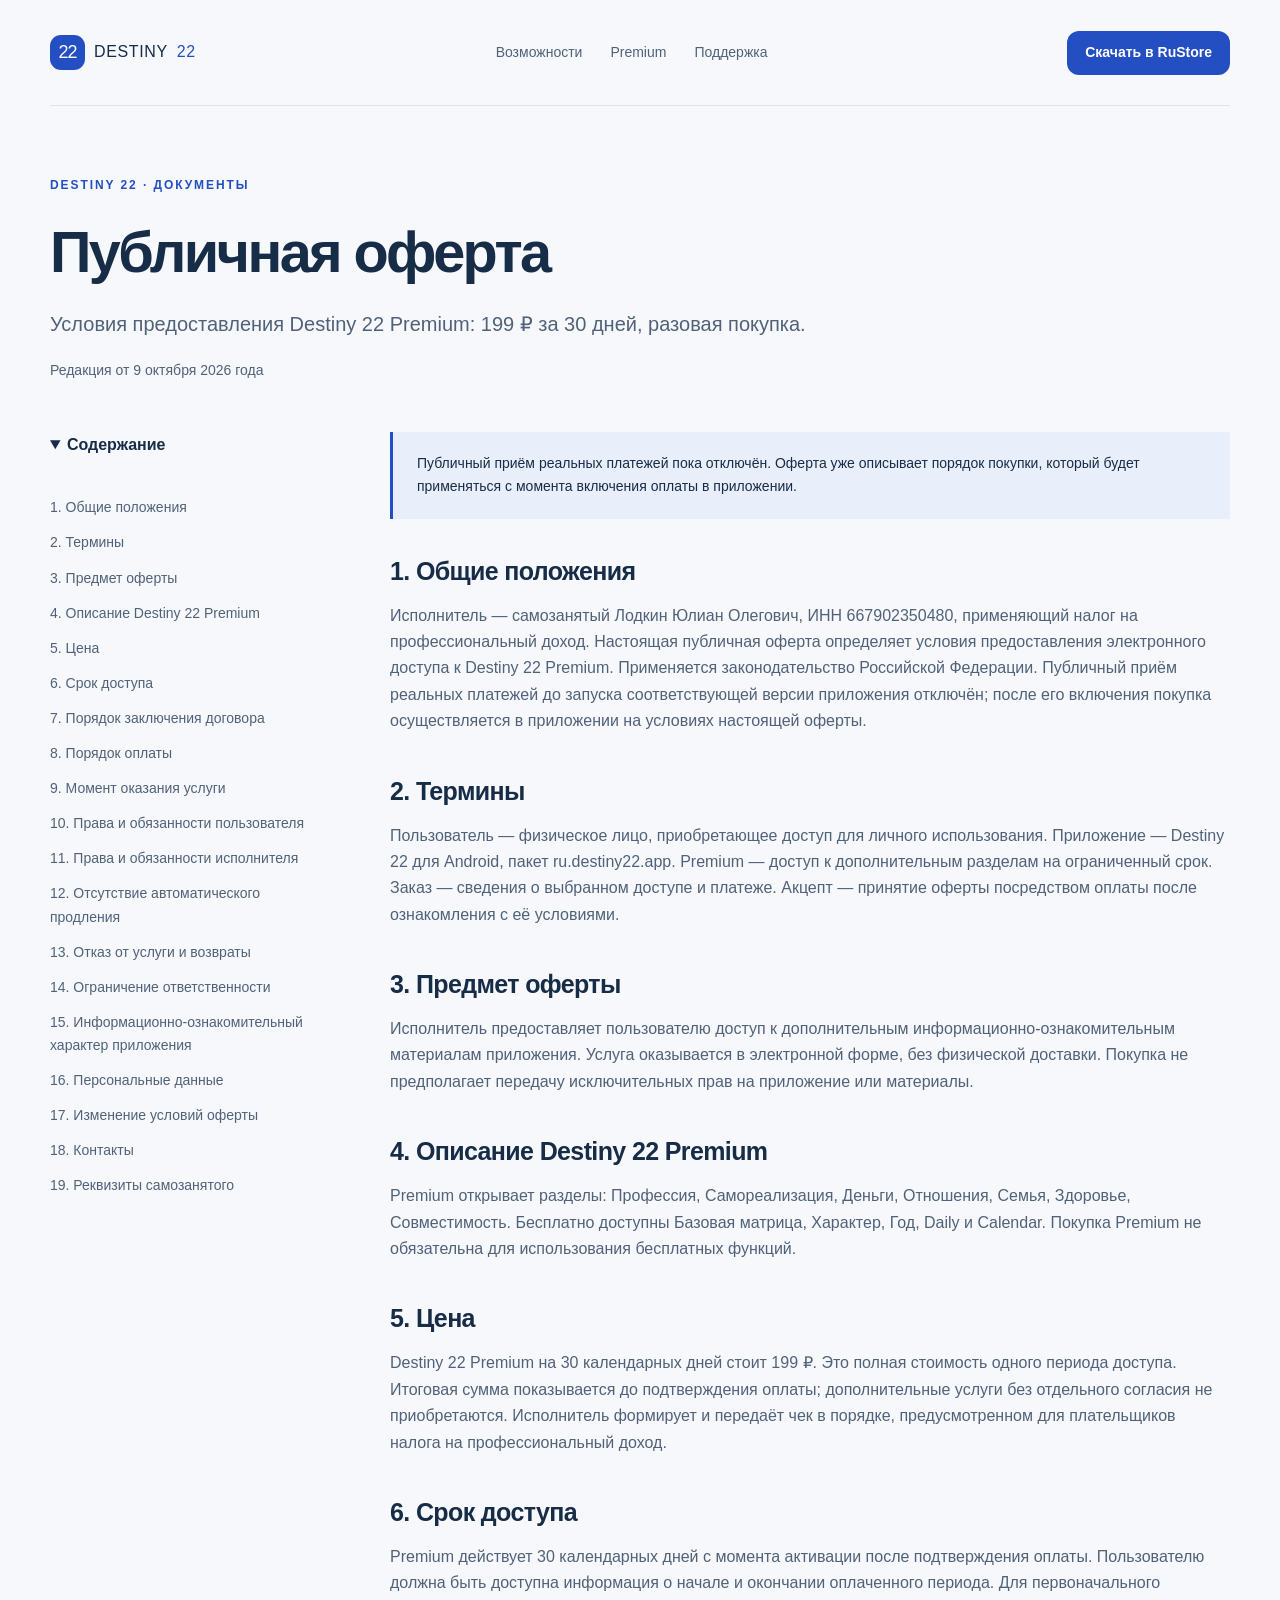
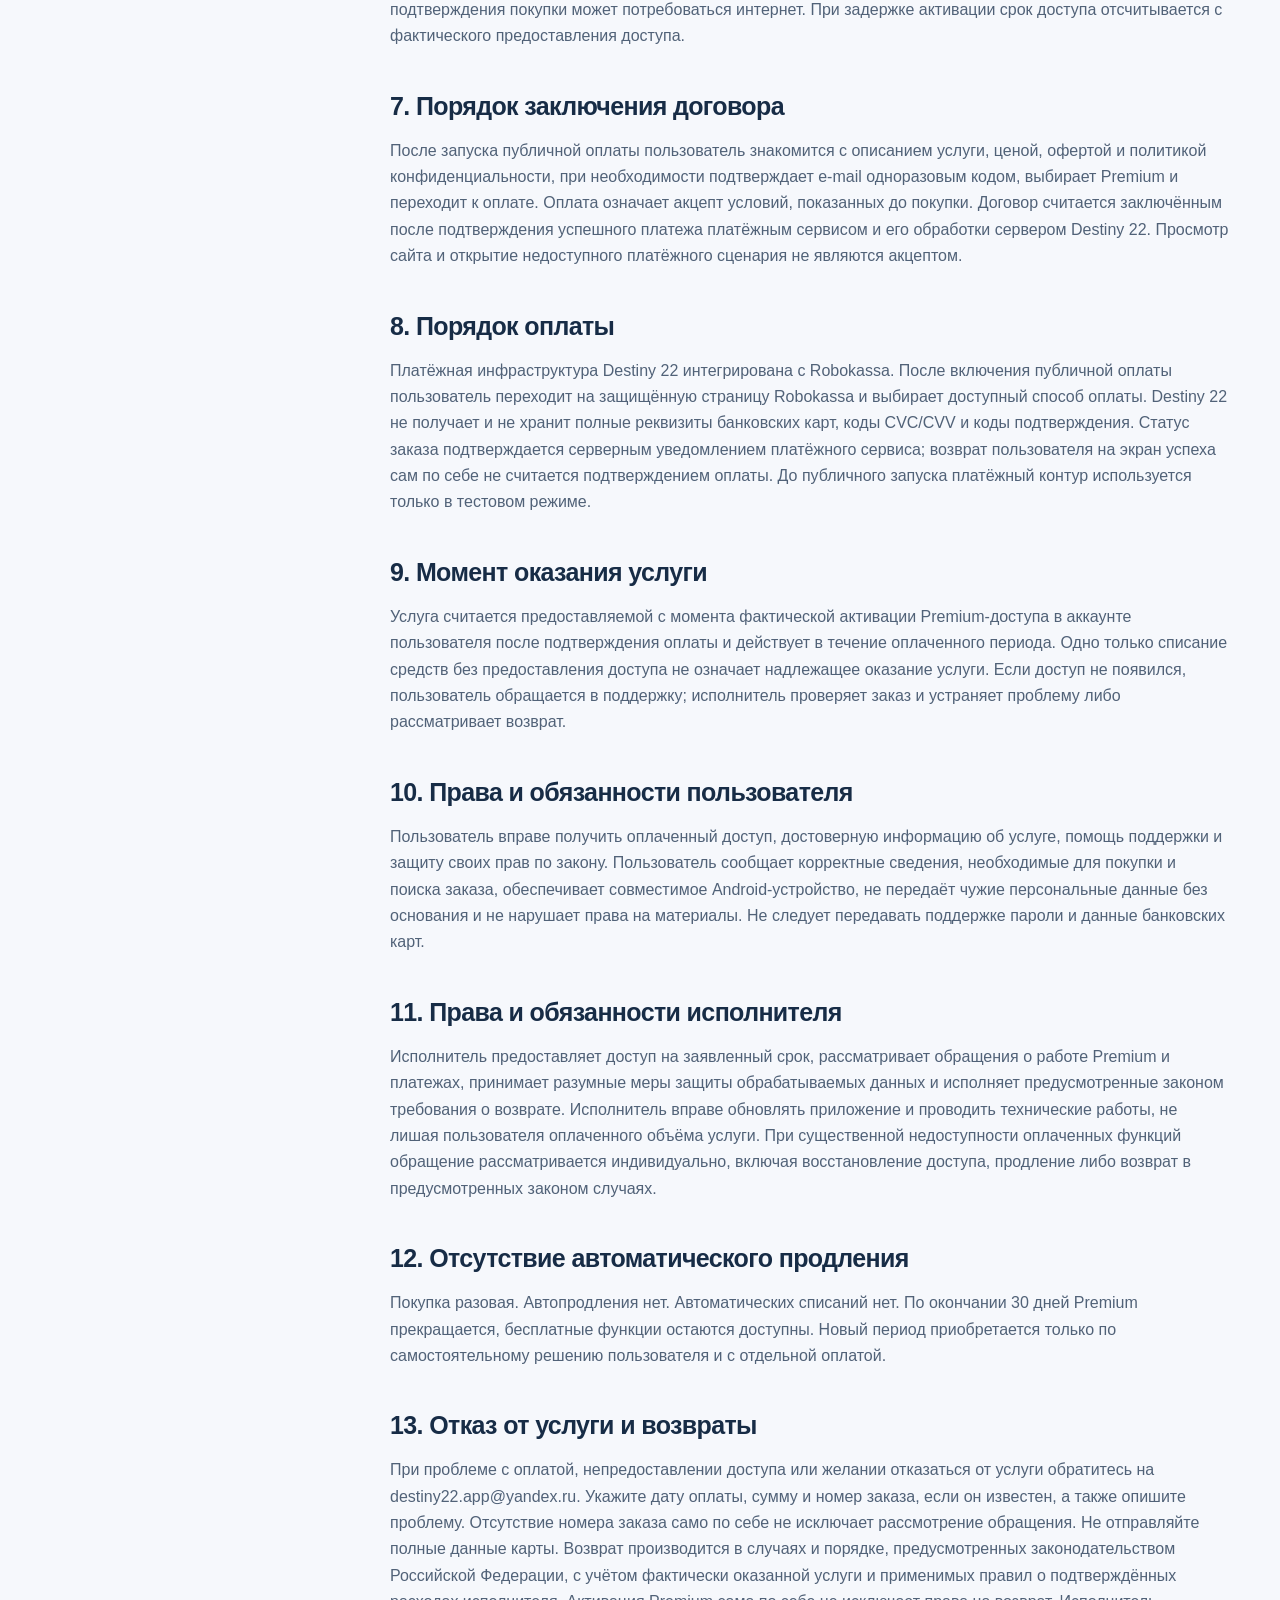
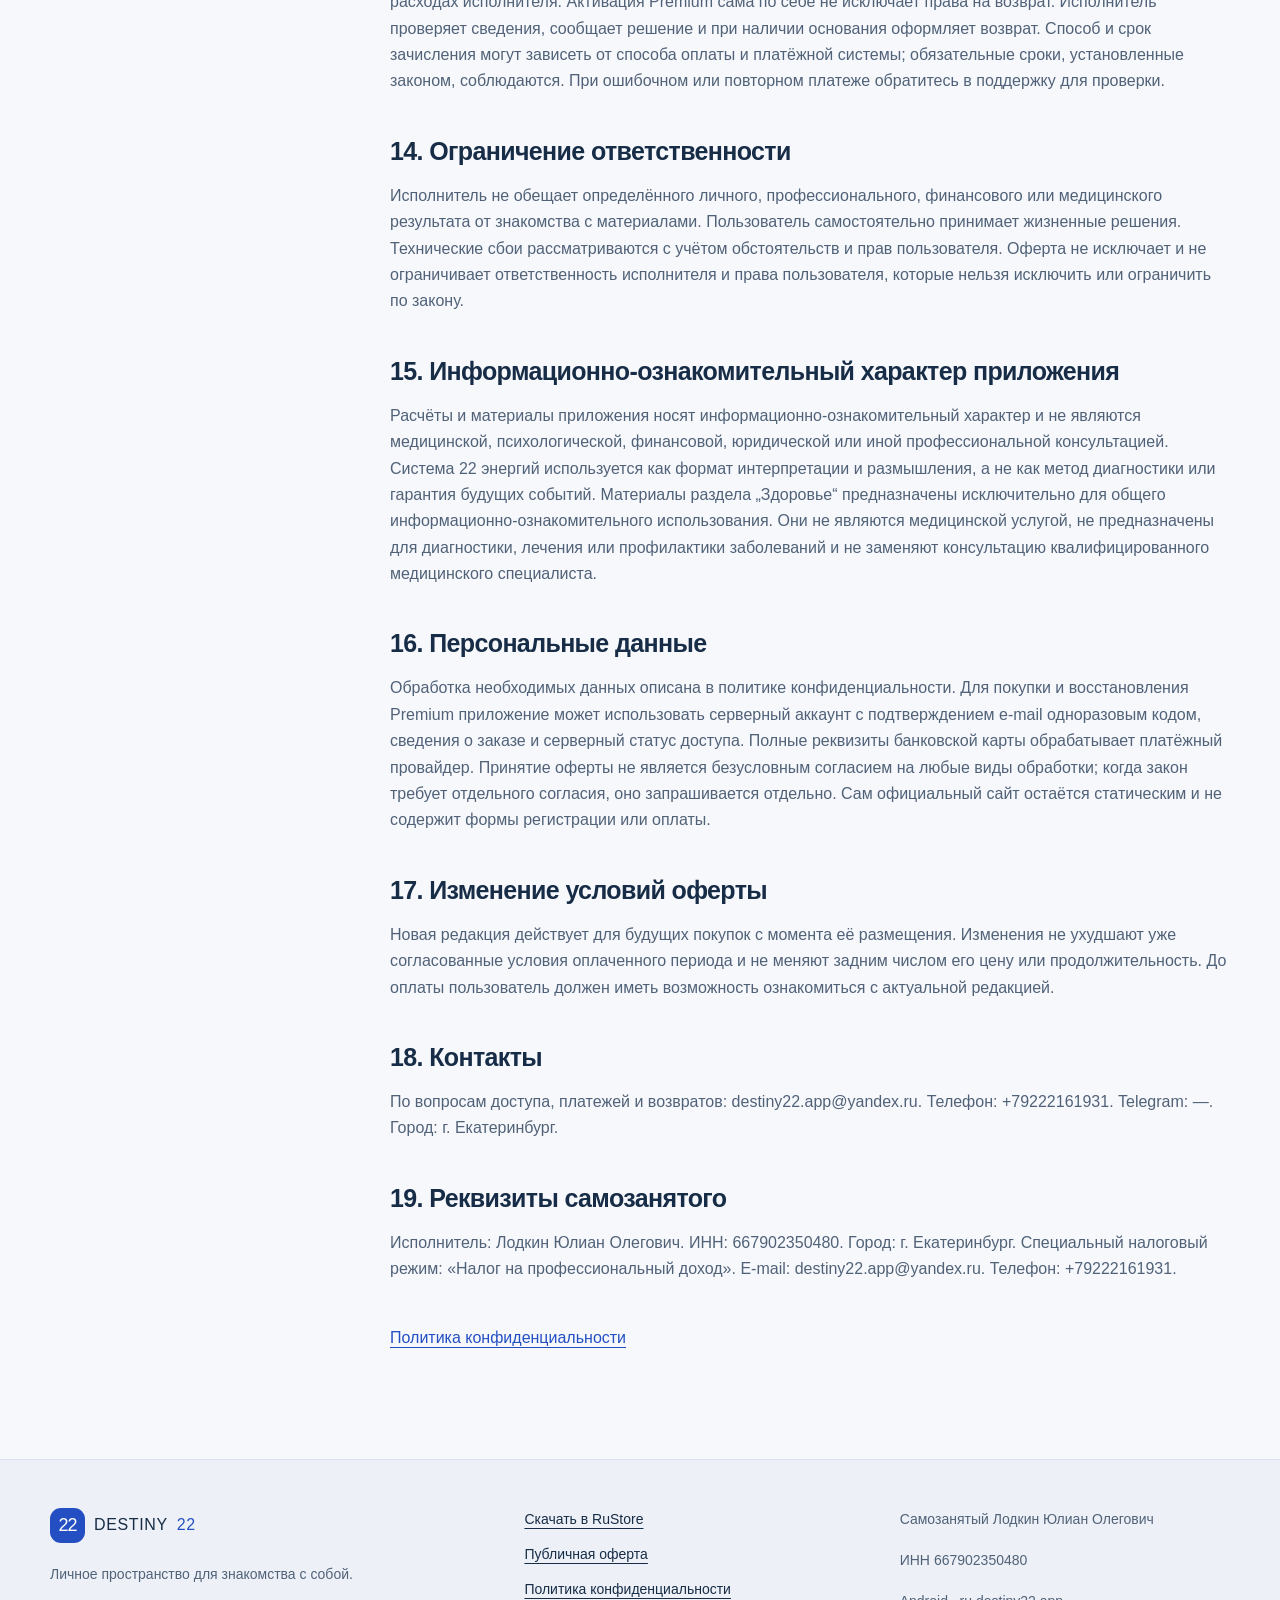
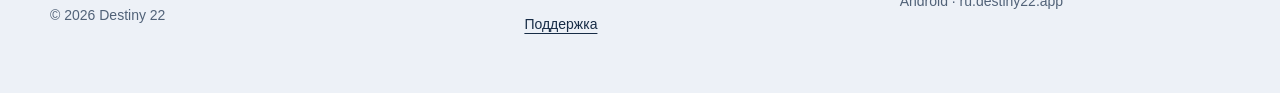
==== commit f4f39f12: "Update public offer for Destiny 22 1.1.0" ====
--- a/offer/index.html
+++ b/offer/index.html
@@ -1 +1 @@
-<!doctype html><html lang="ru"><head><meta charset="utf-8"><meta name="viewport" content="width=device-width, initial-scale=1"><title>Публичная оферта — Destiny 22</title><meta name="description" content="Условия предоставления Destiny 22 Premium: 199 ₽ за 30 дней, разовая покупка."><meta property="og:type" content="website"><meta property="og:locale" content="ru_RU"><meta property="og:site_name" content="Destiny 22"><meta property="og:title" content="Публичная оферта — Destiny 22"><meta property="og:description" content="Условия предоставления Destiny 22 Premium: 199 ₽ за 30 дней, разовая покупка."><meta name="theme-color" content="#f6f8fc"><link rel="icon" href="../assets/favicon.svg" type="image/svg+xml"><link rel="stylesheet" href="../assets/style.css"><script src="../assets/config.js" defer></script><script src="../assets/site.js" defer></script></head><body><a class="skip" href="#main">К содержанию</a><header class="header wrap"><a class="brand" href="../index.html" aria-label="Destiny 22 — главная"><span class="mark">22</span> DESTINY <b>22</b></a><nav aria-label="Основная навигация"><a href="../index.html#features">Возможности</a><a href="../index.html#premium">Premium</a><a href="../index.html#support">Поддержка</a></nav><a class="button small" href="https://www.rustore.ru/catalog/app/ru.destiny22.app" target="_blank" rel="noopener noreferrer">Скачать в RuStore</a></header><main id="main" class="wrap legal"><p class="eyebrow">DESTINY 22 · ДОКУМЕНТЫ</p><h1>Публичная оферта</h1><p class="lead">Условия предоставления Destiny 22 Premium: 199 ₽ за 30 дней, разовая покупка.</p><p class="fine">Редакция от 5 октября 2026 года</p><div class="legal-layout"><aside><details open><summary>Содержание</summary><nav aria-label="Содержание документа"><a href="#section-1">1. Общие положения</a><a href="#section-2">2. Термины</a><a href="#section-3">3. Предмет оферты</a><a href="#section-4">4. Описание Destiny 22 Premium</a><a href="#section-5">5. Цена</a><a href="#section-6">6. Срок доступа</a><a href="#section-7">7. Порядок заключения договора</a><a href="#section-8">8. Порядок оплаты</a><a href="#section-9">9. Момент оказания услуги</a><a href="#section-10">10. Права и обязанности пользователя</a><a href="#section-11">11. Права и обязанности исполнителя</a><a href="#section-12">12. Отсутствие автоматического продления</a><a href="#section-13">13. Отказ от услуги и возвраты</a><a href="#section-14">14. Ограничение ответственности</a><a href="#section-15">15. Информационно-ознакомительный характер приложения</a><a href="#section-16">16. Персональные данные</a><a href="#section-17">17. Изменение условий оферты</a><a href="#section-18">18. Контакты</a><a href="#section-19">19. Реквизиты самозанятого</a></nav></details></aside><article class="legal-body"><div class="notice">Приём платежей пока недоступен. Условия будущей покупки описаны для ознакомления.</div><section id="section-1"><h2>1. Общие положения</h2><p>Исполнитель — самозанятый Лодкин Юлиан Олегович, ИНН 667902350480, применяющий налог на профессиональный доход. Настоящая публичная оферта определяет условия предоставления электронного доступа к Destiny 22 Premium. Применяется законодательство Российской Федерации. Сейчас приём платежей отключён: приобрести Premium по этой странице невозможно. Описанный ниже порядок покупки применяется после подключения оплаты.</p></section><section id="section-2"><h2>2. Термины</h2><p>Пользователь — физическое лицо, приобретающее доступ для личного использования. Приложение — Destiny 22 для Android, пакет ru.destiny22.app. Premium — доступ к дополнительным разделам на ограниченный срок. Заказ — сведения о выбранном доступе и платеже. Акцепт — принятие оферты посредством оплаты после ознакомления с её условиями.</p></section><section id="section-3"><h2>3. Предмет оферты</h2><p>Исполнитель предоставляет пользователю доступ к дополнительным информационно-ознакомительным материалам приложения. Услуга оказывается в электронной форме, без физической доставки. Покупка не предполагает передачу исключительных прав на приложение или материалы.</p></section><section id="section-4"><h2>4. Описание Destiny 22 Premium</h2><p>Premium открывает разделы: Профессия, Самореализация, Деньги, Отношения, Семья, Здоровье, Совместимость. Бесплатно доступны Базовая матрица, Характер, Год, Daily и Calendar. Покупка Premium не обязательна для использования бесплатных функций.</p></section><section id="section-5"><h2>5. Цена</h2><p>Destiny 22 Premium на 30 календарных дней стоит 199 ₽. Это полная стоимость одного периода доступа. Итоговая сумма показывается до подтверждения оплаты; дополнительные услуги без отдельного согласия не приобретаются. Исполнитель формирует и передаёт чек в порядке, предусмотренном для плательщиков налога на профессиональный доход.</p></section><section id="section-6"><h2>6. Срок доступа</h2><p>Premium действует 30 календарных дней с момента активации после подтверждения оплаты. Пользователю должна быть доступна информация о начале и окончании оплаченного периода. Для первоначального подтверждения покупки может потребоваться интернет. При задержке активации срок доступа отсчитывается с фактического предоставления доступа.</p></section><section id="section-7"><h2>7. Порядок заключения договора</h2><p>После подключения оплаты пользователь знакомится с описанием услуги, ценой, офертой и политикой конфиденциальности, выбирает Premium и подтверждает оплату. Оплата означает акцепт условий, показанных до покупки. Договор заключается после подтверждения успешного платежа. Просмотр сайта и нажатие недоступной кнопки не являются акцептом.</p></section><section id="section-8"><h2>8. Порядок оплаты</h2><p>После запуска платёжного процесса оплата будет производиться через Robokassa на защищённой странице провайдера доступным пользователю способом. Destiny 22 не получает и не хранит полные реквизиты банковских карт, коды CVC/CVV и коды подтверждения. Статус заказа подтверждается платёжным сервисом. Сейчас Robokassa и реальные платежи не подключены.</p></section><section id="section-9"><h2>9. Момент оказания услуги</h2><p>Услуга считается предоставляемой с момента фактической активации Premium-доступа в аккаунте пользователя после подтверждения оплаты и действует в течение оплаченного периода. Одно только списание средств без предоставления доступа не означает надлежащее оказание услуги. Если доступ не появился, пользователь обращается в поддержку; исполнитель проверяет заказ и устраняет проблему либо рассматривает возврат.</p></section><section id="section-10"><h2>10. Права и обязанности пользователя</h2><p>Пользователь вправе получить оплаченный доступ, достоверную информацию об услуге, помощь поддержки и защиту своих прав по закону. Пользователь сообщает корректные сведения, необходимые для покупки и поиска заказа, обеспечивает совместимое Android-устройство, не передаёт чужие персональные данные без основания и не нарушает права на материалы. Не следует передавать поддержке пароли и данные банковских карт.</p></section><section id="section-11"><h2>11. Права и обязанности исполнителя</h2><p>Исполнитель предоставляет доступ на заявленный срок, рассматривает обращения о работе Premium и платежах, принимает разумные меры защиты обрабатываемых данных и исполняет предусмотренные законом требования о возврате. Исполнитель вправе обновлять приложение и проводить технические работы, не лишая пользователя оплаченного объёма услуги. При существенной недоступности оплаченных функций обращение рассматривается индивидуально, включая восстановление доступа, продление либо возврат в предусмотренных законом случаях.</p></section><section id="section-12"><h2>12. Отсутствие автоматического продления</h2><p>Покупка разовая. Автопродления нет. Автоматических списаний нет. По окончании 30 дней Premium прекращается, бесплатные функции остаются доступны. Новый период приобретается только по самостоятельному решению пользователя и с отдельной оплатой.</p></section><section id="section-13"><h2>13. Отказ от услуги и возвраты</h2><p>При проблеме с оплатой, непредоставлении доступа или желании отказаться от услуги обратитесь на destiny22.app@yandex.ru. Укажите дату оплаты, сумму и номер заказа, если он известен, а также опишите проблему. Отсутствие номера заказа само по себе не исключает рассмотрение обращения. Не отправляйте полные данные карты. Возврат производится в случаях и порядке, предусмотренных законодательством Российской Федерации, с учётом фактически оказанной услуги и применимых правил о подтверждённых расходах исполнителя. Активация Premium сама по себе не исключает права на возврат. Исполнитель проверяет сведения, сообщает решение и при наличии основания оформляет возврат. Способ и срок зачисления могут зависеть от способа оплаты и платёжной системы; обязательные сроки, установленные законом, соблюдаются. При ошибочном или повторном платеже обратитесь в поддержку для проверки.</p></section><section id="section-14"><h2>14. Ограничение ответственности</h2><p>Исполнитель не обещает определённого личного, профессионального, финансового или медицинского результата от знакомства с материалами. Пользователь самостоятельно принимает жизненные решения. Технические сбои рассматриваются с учётом обстоятельств и прав пользователя. Оферта не исключает и не ограничивает ответственность исполнителя и права пользователя, которые нельзя исключить или ограничить по закону.</p></section><section id="section-15"><h2>15. Информационно-ознакомительный характер приложения</h2><p>Расчёты и материалы приложения носят информационно-ознакомительный характер и не являются медицинской, психологической, финансовой, юридической или иной профессиональной консультацией. Система 22 энергий используется как формат интерпретации и размышления, а не как метод диагностики или гарантия будущих событий. Материалы раздела „Здоровье“ предназначены исключительно для общего информационно-ознакомительного использования. Они не являются медицинской услугой, не предназначены для диагностики, лечения или профилактики заболеваний и не заменяют консультацию квалифицированного медицинского специалиста.</p></section><section id="section-16"><h2>16. Персональные данные</h2><p>Обработка необходимых данных описана в политике конфиденциальности. Принятие оферты не является безусловным согласием на любые виды обработки. Когда закон требует отдельного согласия, оно должно запрашиваться отдельно. Сейчас сайт не содержит регистрации, формы оплаты, аналитики и рекламных трекеров.</p></section><section id="section-17"><h2>17. Изменение условий оферты</h2><p>Новая редакция действует для будущих покупок с момента её размещения. Изменения не ухудшают уже согласованные условия оплаченного периода и не меняют задним числом его цену или продолжительность. До оплаты пользователь должен иметь возможность ознакомиться с актуальной редакцией.</p></section><section id="section-18"><h2>18. Контакты</h2><p>По вопросам доступа, платежей и возвратов: destiny22.app@yandex.ru. Телефон: +79222161931. Telegram: —. Город: г. Екатеринбург.</p></section><section id="section-19"><h2>19. Реквизиты самозанятого</h2><p>Исполнитель: Лодкин Юлиан Олегович. ИНН: 667902350480. Город: г. Екатеринбург. Специальный налоговый режим: «Налог на профессиональный доход». E-mail: destiny22.app@yandex.ru. Телефон: +79222161931.</p></section><p><a href="../privacy/index.html">Политика конфиденциальности</a></p></article></div></main><footer class="footer"><div class="wrap footer-grid"><div><a class="brand" href="../index.html"><span class="mark">22</span> DESTINY <b>22</b></a><p>Личное пространство для знакомства с собой.</p><p class="fine">© 2026 Destiny 22</p></div><nav aria-label="Ссылки в подвале"><a href="https://www.rustore.ru/catalog/app/ru.destiny22.app" target="_blank" rel="noopener noreferrer">Скачать в RuStore</a><a href="../offer/index.html">Публичная оферта</a><a href="../privacy/index.html">Политика конфиденциальности</a><a href="../index.html#support">Поддержка</a></nav><div><p>Самозанятый <span data-field="fullName">Лодкин Юлиан Олегович</span></p><p>ИНН <span data-field="inn">667902350480</span></p><p class="fine">Android · ru.destiny22.app</p></div></div></footer></body></html>
+<!doctype html><html lang="ru"><head><meta charset="utf-8"><meta name="viewport" content="width=device-width, initial-scale=1"><title>Публичная оферта — Destiny 22</title><meta name="description" content="Условия предоставления Destiny 22 Premium: 199 ₽ за 30 дней, разовая покупка."><meta property="og:type" content="website"><meta property="og:locale" content="ru_RU"><meta property="og:site_name" content="Destiny 22"><meta property="og:title" content="Публичная оферта — Destiny 22"><meta property="og:description" content="Условия предоставления Destiny 22 Premium: 199 ₽ за 30 дней, разовая покупка."><meta name="theme-color" content="#f6f8fc"><link rel="icon" href="../assets/favicon.svg" type="image/svg+xml"><link rel="stylesheet" href="../assets/style.css"><script src="../assets/config.js" defer></script><script src="../assets/site.js" defer></script></head><body><a class="skip" href="#main">К содержанию</a><header class="header wrap"><a class="brand" href="../index.html" aria-label="Destiny 22 — главная"><span class="mark">22</span> DESTINY <b>22</b></a><nav aria-label="Основная навигация"><a href="../index.html#features">Возможности</a><a href="../index.html#premium">Premium</a><a href="../index.html#support">Поддержка</a></nav><a class="button small" href="https://www.rustore.ru/catalog/app/ru.destiny22.app" target="_blank" rel="noopener noreferrer">Скачать в RuStore</a></header><main id="main" class="wrap legal"><p class="eyebrow">DESTINY 22 · ДОКУМЕНТЫ</p><h1>Публичная оферта</h1><p class="lead">Условия предоставления Destiny 22 Premium: 199 ₽ за 30 дней, разовая покупка.</p><p class="fine">Редакция от 9 октября 2026 года</p><div class="legal-layout"><aside><details open><summary>Содержание</summary><nav aria-label="Содержание документа"><a href="#section-1">1. Общие положения</a><a href="#section-2">2. Термины</a><a href="#section-3">3. Предмет оферты</a><a href="#section-4">4. Описание Destiny 22 Premium</a><a href="#section-5">5. Цена</a><a href="#section-6">6. Срок доступа</a><a href="#section-7">7. Порядок заключения договора</a><a href="#section-8">8. Порядок оплаты</a><a href="#section-9">9. Момент оказания услуги</a><a href="#section-10">10. Права и обязанности пользователя</a><a href="#section-11">11. Права и обязанности исполнителя</a><a href="#section-12">12. Отсутствие автоматического продления</a><a href="#section-13">13. Отказ от услуги и возвраты</a><a href="#section-14">14. Ограничение ответственности</a><a href="#section-15">15. Информационно-ознакомительный характер приложения</a><a href="#section-16">16. Персональные данные</a><a href="#section-17">17. Изменение условий оферты</a><a href="#section-18">18. Контакты</a><a href="#section-19">19. Реквизиты самозанятого</a></nav></details></aside><article class="legal-body"><div class="notice">Публичный приём реальных платежей пока отключён. Оферта уже описывает порядок покупки, который будет применяться с момента включения оплаты в приложении.</div><section id="section-1"><h2>1. Общие положения</h2><p>Исполнитель — самозанятый Лодкин Юлиан Олегович, ИНН 667902350480, применяющий налог на профессиональный доход. Настоящая публичная оферта определяет условия предоставления электронного доступа к Destiny 22 Premium. Применяется законодательство Российской Федерации. Публичный приём реальных платежей до запуска соответствующей версии приложения отключён; после его включения покупка осуществляется в приложении на условиях настоящей оферты.</p></section><section id="section-2"><h2>2. Термины</h2><p>Пользователь — физическое лицо, приобретающее доступ для личного использования. Приложение — Destiny 22 для Android, пакет ru.destiny22.app. Premium — доступ к дополнительным разделам на ограниченный срок. Заказ — сведения о выбранном доступе и платеже. Акцепт — принятие оферты посредством оплаты после ознакомления с её условиями.</p></section><section id="section-3"><h2>3. Предмет оферты</h2><p>Исполнитель предоставляет пользователю доступ к дополнительным информационно-ознакомительным материалам приложения. Услуга оказывается в электронной форме, без физической доставки. Покупка не предполагает передачу исключительных прав на приложение или материалы.</p></section><section id="section-4"><h2>4. Описание Destiny 22 Premium</h2><p>Premium открывает разделы: Профессия, Самореализация, Деньги, Отношения, Семья, Здоровье, Совместимость. Бесплатно доступны Базовая матрица, Характер, Год, Daily и Calendar. Покупка Premium не обязательна для использования бесплатных функций.</p></section><section id="section-5"><h2>5. Цена</h2><p>Destiny 22 Premium на 30 календарных дней стоит 199 ₽. Это полная стоимость одного периода доступа. Итоговая сумма показывается до подтверждения оплаты; дополнительные услуги без отдельного согласия не приобретаются. Исполнитель формирует и передаёт чек в порядке, предусмотренном для плательщиков налога на профессиональный доход.</p></section><section id="section-6"><h2>6. Срок доступа</h2><p>Premium действует 30 календарных дней с момента активации после подтверждения оплаты. Пользователю должна быть доступна информация о начале и окончании оплаченного периода. Для первоначального подтверждения покупки может потребоваться интернет. При задержке активации срок доступа отсчитывается с фактического предоставления доступа.</p></section><section id="section-7"><h2>7. Порядок заключения договора</h2><p>После запуска публичной оплаты пользователь знакомится с описанием услуги, ценой, офертой и политикой конфиденциальности, при необходимости подтверждает e-mail одноразовым кодом, выбирает Premium и переходит к оплате. Оплата означает акцепт условий, показанных до покупки. Договор считается заключённым после подтверждения успешного платежа платёжным сервисом и его обработки сервером Destiny 22. Просмотр сайта и открытие недоступного платёжного сценария не являются акцептом.</p></section><section id="section-8"><h2>8. Порядок оплаты</h2><p>Платёжная инфраструктура Destiny 22 интегрирована с Robokassa. После включения публичной оплаты пользователь переходит на защищённую страницу Robokassa и выбирает доступный способ оплаты. Destiny 22 не получает и не хранит полные реквизиты банковских карт, коды CVC/CVV и коды подтверждения. Статус заказа подтверждается серверным уведомлением платёжного сервиса; возврат пользователя на экран успеха сам по себе не считается подтверждением оплаты. До публичного запуска платёжный контур используется только в тестовом режиме.</p></section><section id="section-9"><h2>9. Момент оказания услуги</h2><p>Услуга считается предоставляемой с момента фактической активации Premium-доступа в аккаунте пользователя после подтверждения оплаты и действует в течение оплаченного периода. Одно только списание средств без предоставления доступа не означает надлежащее оказание услуги. Если доступ не появился, пользователь обращается в поддержку; исполнитель проверяет заказ и устраняет проблему либо рассматривает возврат.</p></section><section id="section-10"><h2>10. Права и обязанности пользователя</h2><p>Пользователь вправе получить оплаченный доступ, достоверную информацию об услуге, помощь поддержки и защиту своих прав по закону. Пользователь сообщает корректные сведения, необходимые для покупки и поиска заказа, обеспечивает совместимое Android-устройство, не передаёт чужие персональные данные без основания и не нарушает права на материалы. Не следует передавать поддержке пароли и данные банковских карт.</p></section><section id="section-11"><h2>11. Права и обязанности исполнителя</h2><p>Исполнитель предоставляет доступ на заявленный срок, рассматривает обращения о работе Premium и платежах, принимает разумные меры защиты обрабатываемых данных и исполняет предусмотренные законом требования о возврате. Исполнитель вправе обновлять приложение и проводить технические работы, не лишая пользователя оплаченного объёма услуги. При существенной недоступности оплаченных функций обращение рассматривается индивидуально, включая восстановление доступа, продление либо возврат в предусмотренных законом случаях.</p></section><section id="section-12"><h2>12. Отсутствие автоматического продления</h2><p>Покупка разовая. Автопродления нет. Автоматических списаний нет. По окончании 30 дней Premium прекращается, бесплатные функции остаются доступны. Новый период приобретается только по самостоятельному решению пользователя и с отдельной оплатой.</p></section><section id="section-13"><h2>13. Отказ от услуги и возвраты</h2><p>При проблеме с оплатой, непредоставлении доступа или желании отказаться от услуги обратитесь на destiny22.app@yandex.ru. Укажите дату оплаты, сумму и номер заказа, если он известен, а также опишите проблему. Отсутствие номера заказа само по себе не исключает рассмотрение обращения. Не отправляйте полные данные карты. Возврат производится в случаях и порядке, предусмотренных законодательством Российской Федерации, с учётом фактически оказанной услуги и применимых правил о подтверждённых расходах исполнителя. Активация Premium сама по себе не исключает права на возврат. Исполнитель проверяет сведения, сообщает решение и при наличии основания оформляет возврат. Способ и срок зачисления могут зависеть от способа оплаты и платёжной системы; обязательные сроки, установленные законом, соблюдаются. При ошибочном или повторном платеже обратитесь в поддержку для проверки.</p></section><section id="section-14"><h2>14. Ограничение ответственности</h2><p>Исполнитель не обещает определённого личного, профессионального, финансового или медицинского результата от знакомства с материалами. Пользователь самостоятельно принимает жизненные решения. Технические сбои рассматриваются с учётом обстоятельств и прав пользователя. Оферта не исключает и не ограничивает ответственность исполнителя и права пользователя, которые нельзя исключить или ограничить по закону.</p></section><section id="section-15"><h2>15. Информационно-ознакомительный характер приложения</h2><p>Расчёты и материалы приложения носят информационно-ознакомительный характер и не являются медицинской, психологической, финансовой, юридической или иной профессиональной консультацией. Система 22 энергий используется как формат интерпретации и размышления, а не как метод диагностики или гарантия будущих событий. Материалы раздела „Здоровье“ предназначены исключительно для общего информационно-ознакомительного использования. Они не являются медицинской услугой, не предназначены для диагностики, лечения или профилактики заболеваний и не заменяют консультацию квалифицированного медицинского специалиста.</p></section><section id="section-16"><h2>16. Персональные данные</h2><p>Обработка необходимых данных описана в политике конфиденциальности. Для покупки и восстановления Premium приложение может использовать серверный аккаунт с подтверждением e-mail одноразовым кодом, сведения о заказе и серверный статус доступа. Полные реквизиты банковской карты обрабатывает платёжный провайдер. Принятие оферты не является безусловным согласием на любые виды обработки; когда закон требует отдельного согласия, оно запрашивается отдельно. Сам официальный сайт остаётся статическим и не содержит формы регистрации или оплаты.</p></section><section id="section-17"><h2>17. Изменение условий оферты</h2><p>Новая редакция действует для будущих покупок с момента её размещения. Изменения не ухудшают уже согласованные условия оплаченного периода и не меняют задним числом его цену или продолжительность. До оплаты пользователь должен иметь возможность ознакомиться с актуальной редакцией.</p></section><section id="section-18"><h2>18. Контакты</h2><p>По вопросам доступа, платежей и возвратов: destiny22.app@yandex.ru. Телефон: +79222161931. Telegram: —. Город: г. Екатеринбург.</p></section><section id="section-19"><h2>19. Реквизиты самозанятого</h2><p>Исполнитель: Лодкин Юлиан Олегович. ИНН: 667902350480. Город: г. Екатеринбург. Специальный налоговый режим: «Налог на профессиональный доход». E-mail: destiny22.app@yandex.ru. Телефон: +79222161931.</p></section><p><a href="../privacy/index.html">Политика конфиденциальности</a></p></article></div></main><footer class="footer"><div class="wrap footer-grid"><div><a class="brand" href="../index.html"><span class="mark">22</span> DESTINY <b>22</b></a><p>Личное пространство для знакомства с собой.</p><p class="fine">© 2026 Destiny 22</p></div><nav aria-label="Ссылки в подвале"><a href="https://www.rustore.ru/catalog/app/ru.destiny22.app" target="_blank" rel="noopener noreferrer">Скачать в RuStore</a><a href="../offer/index.html">Публичная оферта</a><a href="../privacy/index.html">Политика конфиденциальности</a><a href="../index.html#support">Поддержка</a></nav><div><p>Самозанятый <span data-field="fullName">Лодкин Юлиан Олегович</span></p><p>ИНН <span data-field="inn">667902350480</span></p><p class="fine">Android · ru.destiny22.app</p></div></div></footer></body></html>
